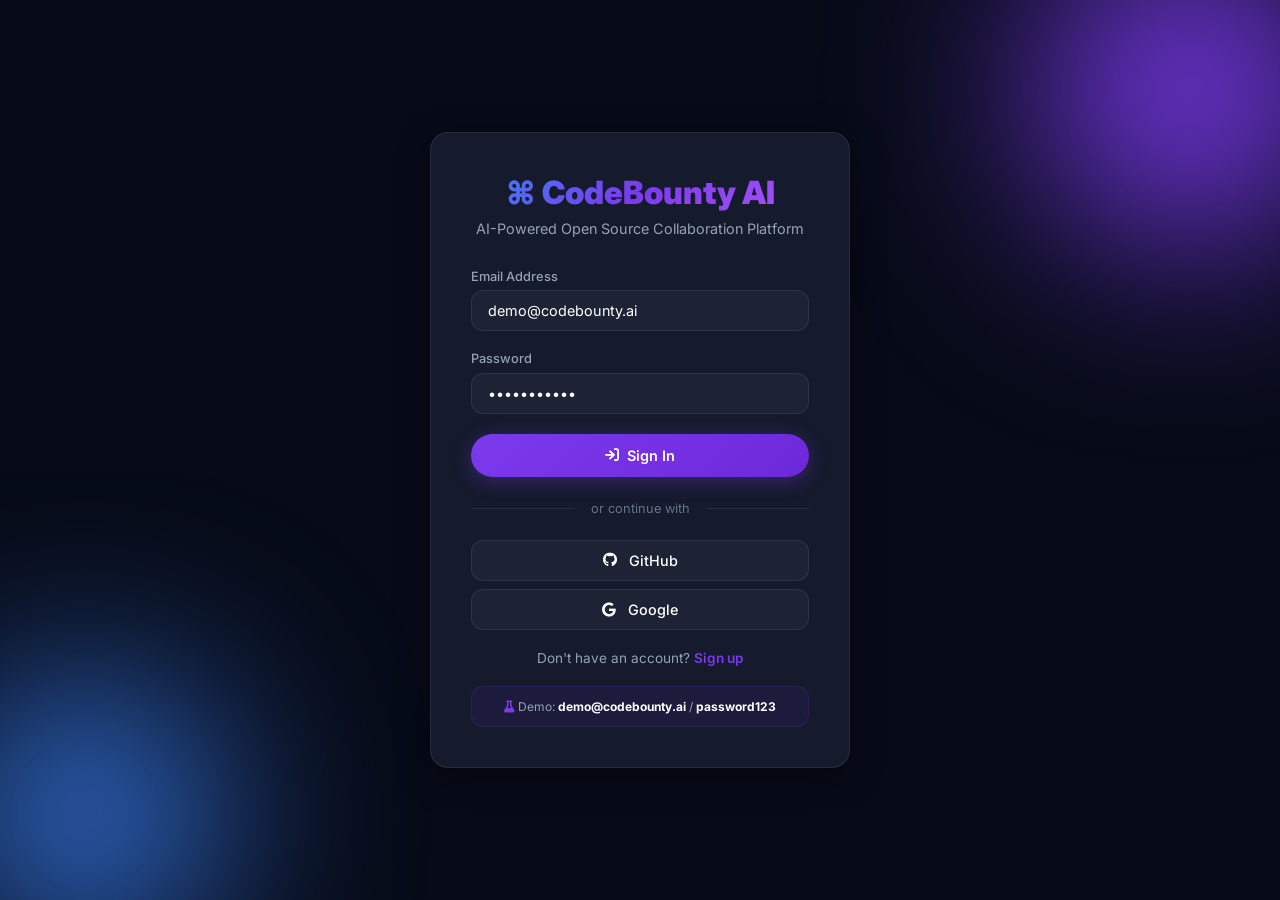
==== index.html @ 6e15c93d "Update index.html" ====
<!DOCTYPE html>
<html lang="en">
<head>
    <meta charset="UTF-8" />
    <meta name="viewport" content="width=device-width, initial-scale=1.0" />
    <title>CodeBounty AI – AI-Powered Open Source Collaboration</title>

    <!-- Google Fonts -->
    <link href="https://fonts.googleapis.com/css2?family=Inter:wght@400;500;600;700;800;900&family=Space+Grotesk:wght@400;500;600;700&display=swap" rel="stylesheet" />
    <!-- Font Awesome -->
    <link rel="stylesheet" href="https://cdnjs.cloudflare.com/ajax/libs/font-awesome/6.5.0/css/all.min.css" />

    <style>
        /* ═══════════════════════════════════════ */
        /* ROOT VARIABLES                         */
        /* ═══════════════════════════════════════ */
        :root {
            --bg-primary: #070B18;
            --bg-secondary: #111827;
            --bg-card: #151A2D;
            --color-primary: #7C3AED;
            --color-primary-light: #8B5CF6;
            --color-secondary: #3B82F6;
            --color-success: #10B981;
            --color-warning: #F59E0B;
            --color-danger: #EF4444;
            --text-primary: #FFFFFF;
            --text-secondary: #94A3B8;
            --text-muted: #64748B;
            --border-color: rgba(255, 255, 255, 0.08);
            --shadow-card: 0 8px 32px rgba(0, 0, 0, 0.5);
            --radius: 18px;
            --radius-sm: 12px;
            --transition: 0.3s cubic-bezier(0.4, 0, 0.2, 1);
        }

        /* ═══════════════════════════════════════ */
        /* RESET & BASE                           */
        /* ═══════════════════════════════════════ */
        * {
            margin: 0;
            padding: 0;
            box-sizing: border-box;
        }

        body {
            font-family: 'Inter', -apple-system, BlinkMacSystemFont, sans-serif;
            background: var(--bg-primary);
            color: var(--text-primary);
            min-height: 100vh;
            overflow-x: hidden;
        }

        .font-space {
            font-family: 'Space Grotesk', monospace;
        }

        /* ═══════════════════════════════════════ */
        /* SCROLLBAR                              */
        /* ═══════════════════════════════════════ */
        ::-webkit-scrollbar {
            width: 6px;
        }
        ::-webkit-scrollbar-track {
            background: var(--bg-secondary);
        }
        ::-webkit-scrollbar-thumb {
            background: linear-gradient(180deg, var(--color-primary), var(--color-secondary));
            border-radius: 12px;
        }

        /* ═══════════════════════════════════════ */
        /* UTILITY CLASSES                        */
        /* ═══════════════════════════════════════ */
        .gradient-text {
            background: linear-gradient(135deg, var(--color-secondary), var(--color-primary), #A855F7);
            -webkit-background-clip: text;
            -webkit-text-fill-color: transparent;
            background-clip: text;
        }

        .gradient-text-2 {
            background: linear-gradient(135deg, #60A5FA, #7C3AED, #EC4899);
            -webkit-background-clip: text;
            -webkit-text-fill-color: transparent;
            background-clip: text;
        }

        .bg-gradient-primary {
            background: linear-gradient(135deg, var(--color-primary), var(--color-secondary));
        }

        .bg-gradient-success {
            background: linear-gradient(135deg, var(--color-success), #059669);
        }

        .bg-gradient-glow {
            background: radial-gradient(circle at 30% 50%, rgba(124, 58, 237, 0.15), transparent 70%);
        }

        /* ═══════════════════════════════════════ */
        /* GLASSMORPHISM                          */
        /* ═══════════════════════════════════════ */
        .glass {
            background: rgba(255, 255, 255, 0.03);
            backdrop-filter: blur(16px);
            -webkit-backdrop-filter: blur(16px);
            border: 1px solid var(--border-color);
            border-radius: var(--radius);
        }

        .glass-card {
            background: var(--bg-card);
            backdrop-filter: blur(12px);
            -webkit-backdrop-filter: blur(12px);
            border: 1px solid var(--border-color);
            border-radius: var(--radius);
            transition: all var(--transition);
            box-shadow: var(--shadow-card);
        }

        .glass-card:hover {
            border-color: rgba(124, 58, 237, 0.25);
            transform: translateY(-2px);
            box-shadow: 0 12px 48px rgba(124, 58, 237, 0.12);
        }

        .glass-card-sm {
            background: var(--bg-card);
            backdrop-filter: blur(8px);
            -webkit-backdrop-filter: blur(8px);
            border: 1px solid var(--border-color);
            border-radius: var(--radius-sm);
            transition: all var(--transition);
        }

        .glass-card-sm:hover {
            border-color: rgba(255, 255, 255, 0.12);
        }

        /* ═══════════════════════════════════════ */
        /* BUTTONS                                */
        /* ═══════════════════════════════════════ */
        .btn-primary {
            background: linear-gradient(135deg, var(--color-primary), #6D28D9);
            color: #fff;
            font-weight: 600;
            padding: 0.7rem 1.8rem;
            border-radius: 9999px;
            border: none;
            cursor: pointer;
            transition: all var(--transition);
            box-shadow: 0 4px 20px rgba(124, 58, 237, 0.35);
            display: inline-flex;
            align-items: center;
            gap: 0.5rem;
            font-size: 0.9rem;
            font-family: 'Inter', sans-serif;
            position: relative;
            overflow: hidden;
        }

        .btn-primary:hover {
            transform: scale(1.02);
            box-shadow: 0 8px 32px rgba(124, 58, 237, 0.5);
        }

        .btn-primary:active {
            transform: scale(0.97);
        }

        .btn-secondary {
            background: rgba(255, 255, 255, 0.06);
            color: var(--text-primary);
            font-weight: 500;
            padding: 0.7rem 1.8rem;
            border-radius: 9999px;
            border: 1px solid var(--border-color);
            cursor: pointer;
            transition: all var(--transition);
            display: inline-flex;
            align-items: center;
            gap: 0.5rem;
            font-size: 0.9rem;
            font-family: 'Inter', sans-serif;
        }

        .btn-secondary:hover {
            background: rgba(255, 255, 255, 0.1);
            border-color: rgba(255, 255, 255, 0.2);
        }

        .btn-success {
            background: linear-gradient(135deg, var(--color-success), #059669);
            color: #fff;
            font-weight: 600;
            padding: 0.6rem 1.5rem;
            border-radius: 9999px;
            border: none;
            cursor: pointer;
            transition: all var(--transition);
            box-shadow: 0 4px 20px rgba(16, 185, 129, 0.3);
            display: inline-flex;
            align-items: center;
            gap: 0.5rem;
            font-size: 0.85rem;
            font-family: 'Inter', sans-serif;
        }

        .btn-success:hover {
            transform: scale(1.02);
            box-shadow: 0 8px 32px rgba(16, 185, 129, 0.45);
        }

        .btn-danger {
            background: linear-gradient(135deg, var(--color-danger), #DC2626);
            color: #fff;
            font-weight: 600;
            padding: 0.6rem 1.5rem;
            border-radius: 9999px;
            border: none;
            cursor: pointer;
            transition: all var(--transition);
            box-shadow: 0 4px 20px rgba(239, 68, 68, 0.3);
            display: inline-flex;
            align-items: center;
            gap: 0.5rem;
            font-size: 0.85rem;
            font-family: 'Inter', sans-serif;
        }

        .btn-danger:hover {
            transform: scale(1.02);
            box-shadow: 0 8px 32px rgba(239, 68, 68, 0.45);
        }

        .btn-ghost {
            background: transparent;
            color: var(--text-secondary);
            font-weight: 500;
            padding: 0.6rem 1.2rem;
            border-radius: 9999px;
            border: none;
            cursor: pointer;
            transition: all var(--transition);
            display: inline-flex;
            align-items: center;
            gap: 0.5rem;
            font-size: 0.85rem;
            font-family: 'Inter', sans-serif;
        }

        .btn-ghost:hover {
            background: rgba(255, 255, 255, 0.05);
            color: var(--text-primary);
        }

        /* ═══════════════════════════════════════ */
        /* BADGES                                 */
        /* ═══════════════════════════════════════ */
        .badge {
            display: inline-flex;
            align-items: center;
            gap: 0.3rem;
            padding: 0.2rem 0.7rem;
            border-radius: 9999px;
            font-size: 0.7rem;
            font-weight: 600;
            text-transform: uppercase;
            letter-spacing: 0.03em;
            font-family: 'Inter', sans-serif;
        }

        .badge-open {
            background: rgba(16, 185, 129, 0.15);
            color: var(--color-success);
            border: 1px solid rgba(16, 185, 129, 0.2);
        }
        .badge-closed {
            background: rgba(239, 68, 68, 0.15);
            color: var(--color-danger);
            border: 1px solid rgba(239, 68, 68, 0.2);
        }
        .badge-inprogress {
            background: rgba(245, 158, 11, 0.15);
            color: var(--color-warning);
            border: 1px solid rgba(245, 158, 11, 0.2);
        }
        .badge-review {
            background: rgba(59, 130, 246, 0.15);
            color: var(--color-secondary);
            border: 1px solid rgba(59, 130, 246, 0.2);
        }
        .badge-paid {
            background: rgba(16, 185, 129, 0.15);
            color: var(--color-success);
            border: 1px solid rgba(16, 185, 129, 0.2);
        }
        .badge-pending {
            background: rgba(245, 158, 11, 0.15);
            color: var(--color-warning);
            border: 1px solid rgba(245, 158, 11, 0.2);
        }

        /* ═══════════════════════════════════════ */
        /* SIDEBAR                                */
        /* ═══════════════════════════════════════ */
        .sidebar {
            width: 72px;
            min-height: 100vh;
            border-right: 1px solid var(--border-color);
            flex-shrink: 0;
            display: flex;
            flex-direction: column;
            padding: 0.75rem;
            position: sticky;
            top: 0;
            height: 100vh;
            overflow-y: auto;
            z-index: 40;
            background: var(--bg-primary);
            transition: width var(--transition);
        }

        .sidebar-expanded {
            width: 220px;
        }

        .sidebar-item {
            display: flex;
            align-items: center;
            gap: 0.75rem;
            padding: 0.6rem 0.75rem;
            border-radius: var(--radius-sm);
            color: var(--text-secondary);
            transition: all var(--transition);
            cursor: pointer;
            font-size: 0.85rem;
            font-weight: 500;
            width: 100%;
            border: none;
            background: transparent;
            font-family: 'Inter', sans-serif;
            text-decoration: none;
            white-space: nowrap;
            overflow: hidden;
        }

        .sidebar-item:hover {
            background: rgba(255, 255, 255, 0.05);
            color: var(--text-primary);
        }

        .sidebar-item.active {
            background: rgba(124, 58, 237, 0.15);
            color: var(--color-primary);
            box-shadow: inset 3px 0 0 var(--color-primary);
        }

        .sidebar-item i {
            width: 22px;
            text-align: center;
            font-size: 1.05rem;
            flex-shrink: 0;
        }

        .sidebar-item .label {
            opacity: 0;
            transition: opacity var(--transition);
        }

        .sidebar-expanded .sidebar-item .label {
            opacity: 1;
        }

        .sidebar-brand {
            display: flex;
            align-items: center;
            gap: 0.75rem;
            padding: 0 0.75rem;
            margin-bottom: 1.5rem;
            margin-top: 0.25rem;
        }

        .sidebar-brand .brand-text {
            opacity: 0;
            transition: opacity var(--transition);
            font-size: 1.1rem;
            font-weight: 800;
            white-space: nowrap;
        }

        .sidebar-expanded .sidebar-brand .brand-text {
            opacity: 1;
        }

        .sidebar-brand .brand-icon {
            width: 36px;
            height: 36px;
            border-radius: var(--radius-sm);
            background: linear-gradient(135deg, var(--color-primary), var(--color-secondary));
            display: flex;
            align-items: center;
            justify-content: center;
            font-weight: 700;
            font-size: 1rem;
            color: #fff;
            flex-shrink: 0;
        }

        .sidebar-user {
            border-top: 1px solid var(--border-color);
            padding-top: 0.75rem;
            margin-top: auto;
            display: flex;
            align-items: center;
            gap: 0.75rem;
            padding: 0.75rem;
        }

        .sidebar-user .user-info {
            opacity: 0;
            transition: opacity var(--transition);
            white-space: nowrap;
        }

        .sidebar-expanded .sidebar-user .user-info {
            opacity: 1;
        }

        .sidebar-user .avatar {
            width: 32px;
            height: 32px;
            border-radius: 50%;
            background: linear-gradient(135deg, var(--color-primary), var(--color-secondary));
            display: flex;
            align-items: center;
            justify-content: center;
            font-weight: 600;
            font-size: 0.75rem;
            color: #fff;
            flex-shrink: 0;
        }

        /* ═══════════════════════════════════════ */
        /* MAIN CONTENT                           */
        /* ═══════════════════════════════════════ */
        .main-content {
            flex: 1;
            padding: 1.5rem 2rem 6rem 2rem;
            overflow-y: auto;
            min-height: 100vh;
        }

        .page {
            display: none;
            animation: fadeUp 0.4s ease forwards;
        }

        .page.active {
            display: block;
        }

        @keyframes fadeUp {
            from {
                opacity: 0;
                transform: translateY(20px);
            }
            to {
                opacity: 1;
                transform: translateY(0);
            }
        }

        @keyframes slideIn {
            from {
                opacity: 0;
                transform: translateX(-20px);
            }
            to {
                opacity: 1;
                transform: translateX(0);
            }
        }

        @keyframes pulseGlow {
            0%,
            100% {
                opacity: 0.3;
            }
            50% {
                opacity: 0.7;
            }
        }

        .animate-slideIn {
            animation: slideIn 0.5s ease forwards;
        }

        /* ═══════════════════════════════════════ */
        /* LOGIN PAGE                             */
        /* ═══════════════════════════════════════ */
        #login-page {
            display: none;
            min-height: 100vh;
            align-items: center;
            justify-content: center;
            padding: 1.5rem;
            background: var(--bg-primary);
            position: relative;
        }

        #login-page.show {
            display: flex;
        }

        .login-orb {
            position: fixed;
            border-radius: 50%;
            pointer-events: none;
            filter: blur(100px);
            z-index: 0;
        }

        .login-box {
            max-width: 420px;
            width: 100%;
            padding: 2.5rem;
            background: var(--bg-card);
            border: 1px solid var(--border-color);
            border-radius: var(--radius);
            box-shadow: var(--shadow-card);
            position: relative;
            z-index: 1;
            animation: fadeUp 0.5s ease forwards;
        }

        .login-box .logo {
            font-size: 2rem;
            font-weight: 900;
            text-align: center;
            margin-bottom: 0.5rem;
        }

        .login-box .subtitle {
            text-align: center;
            color: var(--text-secondary);
            font-size: 0.9rem;
            margin-bottom: 2rem;
        }

        .login-box .form-group {
            margin-bottom: 1.25rem;
        }

        .login-box .form-group label {
            display: block;
            font-size: 0.8rem;
            font-weight: 500;
            color: var(--text-secondary);
            margin-bottom: 0.4rem;
        }

        .login-box .form-group input {
            width: 100%;
            padding: 0.7rem 1rem;
            background: rgba(255, 255, 255, 0.04);
            border: 1px solid var(--border-color);
            border-radius: var(--radius-sm);
            color: var(--text-primary);
            font-size: 0.9rem;
            font-family: 'Inter', sans-serif;
            transition: border-color var(--transition);
            outline: none;
        }

        .login-box .form-group input:focus {
            border-color: var(--color-primary);
        }

        .login-box .form-group input::placeholder {
            color: var(--text-muted);
        }

        .login-box .divider {
            display: flex;
            align-items: center;
            gap: 1rem;
            margin: 1.5rem 0;
            color: var(--text-muted);
            font-size: 0.8rem;
        }

        .login-box .divider::before,
        .login-box .divider::after {
            content: '';
            flex: 1;
            height: 1px;
            background: var(--border-color);
        }

        .login-box .social-btn {
            width: 100%;
            padding: 0.7rem;
            background: rgba(255, 255, 255, 0.04);
            border: 1px solid var(--border-color);
            border-radius: var(--radius-sm);
            color: var(--text-primary);
            font-size: 0.9rem;
            font-weight: 500;
            cursor: pointer;
            transition: all var(--transition);
            display: flex;
            align-items: center;
            justify-content: center;
            gap: 0.75rem;
            font-family: 'Inter', sans-serif;
        }

        .login-box .social-btn:hover {
            background: rgba(255, 255, 255, 0.08);
            border-color: rgba(255, 255, 255, 0.15);
        }

        .login-box .register-link {
            text-align: center;
            margin-top: 1.25rem;
            font-size: 0.85rem;
            color: var(--text-secondary);
        }

        .login-box .register-link a {
            color: var(--color-primary);
            text-decoration: none;
            font-weight: 600;
        }

        .login-box .register-link a:hover {
            text-decoration: underline;
        }

        .login-error {
            background: rgba(239, 68, 68, 0.12);
            border: 1px solid rgba(239, 68, 68, 0.2);
            color: #FCA5A5;
            padding: 0.7rem 1rem;
            border-radius: var(--radius-sm);
            font-size: 0.85rem;
            display: none;
            margin-bottom: 1rem;
        }

        .login-error.show {
            display: block;
        }

        /* ═══════════════════════════════════════ */
        /* TABLE                                  */
        /* ═══════════════════════════════════════ */
        .table-wrap {
            overflow-x: auto;
        }

        .table-wrap table {
            width: 100%;
            border-collapse: collapse;
            font-size: 0.85rem;
        }

        .table-wrap th {
            text-align: left;
            padding: 0.75rem 1rem;
            color: var(--text-secondary);
            font-weight: 600;
            font-size: 0.7rem;
            text-transform: uppercase;
            letter-spacing: 0.05em;
            border-bottom: 1px solid var(--border-color);
        }

        .table-wrap td {
            padding: 0.75rem 1rem;
            border-bottom: 1px solid var(--border-color);
            color: var(--text-primary);
        }

        .table-wrap tr:hover td {
            background: rgba(255, 255, 255, 0.02);
        }

        /* ═══════════════════════════════════════ */
        /* FLOATING ORBS                          */
        /* ═══════════════════════════════════════ */
        .orb {
            position: fixed;
            border-radius: 50%;
            pointer-events: none;
            filter: blur(80px);
            z-index: 0;
            opacity: 0.25;
        }

        /* ═══════════════════════════════════════ */
        /* RESPONSIVE                             */
        /* ═══════════════════════════════════════ */
        .sidebar-toggle {
            display: none;
            background: transparent;
            border: none;
            color: var(--text-primary);
            font-size: 1.2rem;
            cursor: pointer;
            padding: 0.5rem;
        }

        @media (max-width: 992px) {
            .sidebar {
                position: fixed;
                bottom: 0;
                left: 0;
                right: 0;
                flex-direction: row !important;
                overflow-x: auto;
                background: var(--bg-primary);
                border-top: 1px solid var(--border-color);
                padding: 0.4rem 0.6rem;
                z-index: 50;
                height: auto;
                width: 100% !important;
                border-right: none !important;
                min-height: auto;
                top: auto;
                backdrop-filter: blur(12px);
                -webkit-backdrop-filter: blur(12px);
                background: rgba(7, 11, 24, 0.95);
            }

            .sidebar-brand,
            .sidebar-user {
                display: none !important;
            }

            .sidebar-item {
                flex-direction: column;
                padding: 0.4rem 0.5rem;
                font-size: 0.6rem;
                gap: 0.15rem;
                min-width: 52px;
                white-space: nowrap;
            }

            .sidebar-item i {
                font-size: 1rem;
                width: auto;
            }

            .sidebar-item .label {
                opacity: 1 !important;
                font-size: 0.55rem;
            }

            .sidebar-item.active {
                box-shadow: inset 0 -3px 0 var(--color-primary);
            }

            .main-content {
                padding: 1rem 1rem 5rem 1rem;
            }

            .hide-mobile {
                display: none !important;
            }

            .login-box {
                padding: 1.5rem;
            }
        }

        @media (max-width: 640px) {
            .main-content {
                padding: 0.75rem 0.75rem 5rem 0.75rem;
            }
            .glass-card {
                padding: 1rem !important;
            }
            .stat-number {
                font-size: 1.4rem !important;
            }
        }

        /* ═══════════════════════════════════════ */
        /* SCORE CIRCLE                           */
        /* ═══════════════════════════════════════ */
        .score-circle {
            width: 72px;
            height: 72px;
            border-radius: 50%;
            display: flex;
            align-items: center;
            justify-content: center;
            font-size: 1.4rem;
            font-weight: 700;
            font-family: 'Space Grotesk', monospace;
            position: relative;
            background: conic-gradient(var(--color-primary) var(--score, 0%), rgba(255, 255, 255, 0.06) var(--score, 0%));
        }

        .score-circle .inner {
            width: 56px;
            height: 56px;
            border-radius: 50%;
            background: var(--bg-card);
            display: flex;
            align-items: center;
            justify-content: center;
        }

        /* ═══════════════════════════════════════ */
        /* TOAST NOTIFICATION                     */
        /* ═══════════════════════════════════════ */
        .toast-container {
            position: fixed;
            top: 1.5rem;
            right: 1.5rem;
            z-index: 9999;
            display: flex;
            flex-direction: column;
            gap: 0.75rem;
            max-width: 380px;
        }

        .toast {
            padding: 0.9rem 1.2rem;
            border-radius: var(--radius-sm);
            background: var(--bg-card);
            border: 1px solid var(--border-color);
            box-shadow: var(--shadow-card);
            backdrop-filter: blur(12px);
            -webkit-backdrop-filter: blur(12px);
            font-size: 0.85rem;
            display: flex;
            align-items: center;
            gap: 0.75rem;
            animation: slideIn 0.3s ease forwards;
            color: var(--text-primary);
        }

        .toast.success {
            border-left: 3px solid var(--color-success);
        }

        .toast.error {
            border-left: 3px solid var(--color-danger);
        }

        .toast.info {
            border-left: 3px solid var(--color-secondary);
        }

        .toast .toast-icon {
            font-size: 1.1rem;
            flex-shrink: 0;
        }

        .toast.success .toast-icon {
            color: var(--color-success);
        }
        .toast.error .toast-icon {
            color: var(--color-danger);
        }
        .toast.info .toast-icon {
            color: var(--color-secondary);
        }

        .toast .toast-close {
            margin-left: auto;
            background: transparent;
            border: none;
            color: var(--text-muted);
            cursor: pointer;
            font-size: 1rem;
            padding: 0 0.25rem;
        }

        .toast .toast-close:hover {
            color: var(--text-primary);
        }
    </style>
</head>

<body>

    <!-- ════════════════════════════════════════ -->
    <!-- LOGIN PAGE                              -->
    <!-- ════════════════════════════════════════ -->
    <div id="login-page" class="show">
        <!-- Orbs -->
        <div class="login-orb" style="width:300px;height:300px;background:var(--color-primary);top:-60px;right:-60px;"></div>
        <div class="login-orb" style="width:250px;height:250px;background:var(--color-secondary);bottom:-40px;left:-40px;"></div>

        <div class="login-box">
            <div class="logo gradient-text">⌘ CodeBounty AI</div>
            <p class="subtitle">AI-Powered Open Source Collaboration Platform</p>

            <div id="loginError" class="login-error">
                <i class="fa-solid fa-triangle-exclamation"></i> Invalid email or password.
            </div>

            <form id="loginForm" onsubmit="handleLogin(event)">
                <div class="form-group">
                    <label for="loginEmail">Email Address</label>
                    <input type="email" id="loginEmail" placeholder="you@example.com" value="demo@codebounty.ai" required />
                </div>
                <div class="form-group">
                    <label for="loginPassword">Password</label>
                    <input type="password" id="loginPassword" placeholder="••••••••" value="password123" required />
                </div>
                <button type="submit" class="btn-primary" style="width:100%;justify-content:center;padding:0.8rem;">
                    <i class="fa-solid fa-arrow-right-to-bracket"></i> Sign In
                </button>
            </form>

            <div class="divider">or continue with</div>

            <button class="social-btn" onclick="socialLogin('github')">
                <i class="fa-brands fa-github"></i> GitHub
            </button>
            <button class="social-btn" style="margin-top:0.5rem;" onclick="socialLogin('google')">
                <i class="fa-brands fa-google"></i> Google
            </button>

            <div class="register-link">
                Don't have an account? <a href="#" onclick="showToast('Registration coming soon!','info')">Sign up</a>
            </div>

            <div style="margin-top:1.25rem;padding:0.75rem;background:rgba(124,58,237,0.08);border-radius:var(--radius-sm);border:1px solid rgba(124,58,237,0.15);">
                <p style="font-size:0.75rem;color:var(--text-secondary);text-align:center;">
                    <i class="fa-solid fa-flask" style="color:var(--color-primary);"></i>
                    Demo: <strong style="color:var(--text-primary);">demo@codebounty.ai</strong> / <strong style="color:var(--text-primary);">password123</strong>
                </p>
            </div>
        </div>
    </div>

    <!-- ════════════════════════════════════════ -->
    <!-- APP (protected)                         -->
    <!-- ════════════════════════════════════════ -->
    <div id="app" style="display:none;min-height:100vh;">
        <!-- Floating Orbs -->
        <div class="orb" style="width:350px;height:350px;background:var(--color-primary);top:-80px;right:-80px;"></div>
        <div class="orb" style="width:280px;height:280px;background:var(--color-secondary);bottom:-60px;left:-60px;"></div>
        <div class="orb" style="width:180px;height:180px;background:#A855F7;top:40%;right:5%;"></div>

        <div style="display:flex;min-height:100vh;position:relative;z-index:1;">

            <!-- ═══ SIDEBAR ═══ -->
            <aside class="sidebar" id="sidebar">
                <!-- Brand -->
                <div class="sidebar-brand">
                    <div class="brand-icon"><i class="fa-solid fa-code"></i></div>
                    <span class="brand-text gradient-text">CodeBounty</span>
                </div>

                <!-- Navigation -->
                <nav style="flex:1;display:flex;flex-direction:column;gap:0.15rem;">
                    <button class="sidebar-item active" data-page="dashboard">
                        <i class="fa-solid fa-gauge-high"></i>
                        <span class="label">Dashboard</span>
                    </button>
                    <button class="sidebar-item" data-page="repositories">
                        <i class="fa-solid fa-repo"></i>
                        <span class="label">Repositories</span>
                    </button>
                    <button class="sidebar-item" data-page="ai-generator">
                        <i class="fa-solid fa-wand-magic-sparkles"></i>
                        <span class="label">AI Generator</span>
                    </button>
                    <button class="sidebar-item" data-page="bounties">
                        <i class="fa-solid fa-tags"></i>
                        <span class="label">Bounties</span>
                    </button>
                    <button class="sidebar-item" data-page="payments">
                        <i class="fa-solid fa-credit-card"></i>
                        <span class="label">Payments</span>
                    </button>
                    <button class="sidebar-item" data-page="wallet">
                        <i class="fa-solid fa-wallet"></i>
                        <span class="label">Wallet</span>
                    </button>
                    <button class="sidebar-item" data-page="leaderboard">
                        <i class="fa-solid fa-trophy"></i>
                        <span class="label">Leaderboard</span>
                    </button>
                    <button class="sidebar-item" data-page="analytics">
                        <i class="fa-solid fa-chart-bar"></i>
                        <span class="label">Analytics</span>
                    </button>
                    <button class="sidebar-item" data-page="settings">
                        <i class="fa-solid fa-gear"></i>
                        <span class="label">Settings</span>
                    </button>
                </nav>

                <!-- User -->
                <div class="sidebar-user">
                    <div class="avatar">JD</div>
                    <div class="user-info" style="flex:1;">
                        <div style="font-size:0.8rem;font-weight:600;">John Doe</div>
                        <div style="font-size:0.65rem;color:var(--text-secondary);">Developer</div>
                    </div>
                    <button onclick="handleLogout()" style="background:transparent;border:none;color:var(--text-muted);cursor:pointer;font-size:0.9rem;padding:0.25rem 0.5rem;border-radius:8px;transition:all var(--transition);">
                        <i class="fa-solid fa-right-from-bracket"></i>
                    </button>
                </div>
            </aside>

            <!-- ═══ MAIN ═══ -->
            <main class="main-content" id="mainContent">

                <!-- ─── PAGE: DASHBOARD ─── -->
                <section id="page-dashboard" class="page active">
                    <!-- Header -->
                    <div style="display:flex;flex-wrap:wrap;align-items:center;justify-content:space-between;gap:1rem;margin-bottom:1.5rem;">
                        <div>
                            <h1 style="font-size:1.6rem;font-weight:800;">Dashboard</h1>
                            <p style="color:var(--text-secondary);font-size:0.9rem;margin-top:0.1rem;">Welcome back, John! Here's what's happening.</p>
                        </div>
                        <button class="btn-primary" onclick="navigateTo('ai-generator')"><i class="fa-solid fa-plus"></i> New Bounty</button>
                    </div>

                    <!-- Stats -->
                    <div style="display:grid;grid-template-columns:repeat(auto-fit,minmax(150px,1fr));gap:1rem;margin-bottom:1.5rem;">
                        <div class="glass-card" style="padding:1.2rem 1.5rem;">
                            <div style="font-size:0.8rem;color:var(--text-secondary);">Wallet Balance</div>
                            <div style="font-size:1.8rem;font-weight:700;font-family:'Space Grotesk',monospace;margin-top:0.2rem;">1,250 <span style="font-size:0.9rem;font-weight:400;color:var(--text-secondary);">NIM</span></div>
                            <div style="font-size:0.7rem;color:var(--color-success);margin-top:0.2rem;"><i class="fa-solid fa-arrow-up"></i> +12.5% this week</div>
                        </div>
                        <div class="glass-card" style="padding:1.2rem 1.5rem;">
                            <div style="font-size:0.8rem;color:var(--text-secondary);">Total Earnings</div>
                            <div style="font-size:1.8rem;font-weight:700;font-family:'Space Grotesk',monospace;margin-top:0.2rem;">$320.50</div>
                            <div style="font-size:0.7rem;color:var(--color-success);margin-top:0.2rem;"><i class="fa-solid fa-arrow-up"></i> +8.2% this month</div>
                        </div>
                        <div class="glass-card" style="padding:1.2rem 1.5rem;">
                            <div style="font-size:0.8rem;color:var(--text-secondary);">Open Bounties</div>
                            <div style="font-size:1.8rem;font-weight:700;font-family:'Space Grotesk',monospace;margin-top:0.2rem;">12</div>
                            <div style="font-size:0.7rem;color:var(--text-secondary);margin-top:0.2rem;">4 assigned to you</div>
                        </div>
                        <div class="glass-card" style="padding:1.2rem 1.5rem;">
                            <div style="font-size:0.8rem;color:var(--text-secondary);">AI Health Score</div>
                            <div style="font-size:1.8rem;font-weight:700;font-family:'Space Grotesk',monospace;margin-top:0.2rem;color:var(--color-success);">92%</div>
                            <div style="font-size:0.7rem;color:var(--text-secondary);margin-top:0.2rem;">Excellent</div>
                        </div>
                    </div>

                    <!-- Two columns -->
                    <div style="display:grid;grid-template-columns:1fr 1fr;gap:1.5rem;">
                        <!-- Recent Activity -->
                        <div class="glass-card" style="padding:1.2rem 1.5rem;">
                            <h3 style="font-size:0.7rem;font-weight:600;text-transform:uppercase;letter-spacing:0.05em;color:var(--text-secondary);margin-bottom:0.75rem;">Recent Activity</h3>
                            <div style="display:flex;flex-direction:column;gap:0.5rem;">
                                <div style="display:flex;align-items:flex-start;gap:0.75rem;padding:0.5rem;border-radius:var(--radius-sm);transition:all var(--transition);cursor:pointer;" onmouseover="this.style.background='rgba(255,255,255,0.03)'" onmouseout="this.style.background='transparent'">
                                    <div style="width:32px;height:32px;border-radius:50%;background:rgba(16,185,129,0.2);display:flex;align-items:center;justify-content:center;color:var(--color-success);flex-shrink:0;"><i class="fa-solid fa-check"></i></div>
                                    <div><div style="font-size:0.85rem;">PR #512 merged — <span style="color:var(--color-success);font-weight:600;">+75 NIM</span></div><div style="font-size:0.7rem;color:var(--text-secondary);">2 hours ago</div></div>
                                </div>
                                <div style="display:flex;align-items:flex-start;gap:0.75rem;padding:0.5rem;border-radius:var(--radius-sm);transition:all var(--transition);cursor:pointer;" onmouseover="this.style.background='rgba(255,255,255,0.03)'" onmouseout="this.style.background='transparent'">
                                    <div style="width:32px;height:32px;border-radius:50%;background:rgba(59,130,246,0.2);display:flex;align-items:center;justify-content:center;color:var(--color-secondary);flex-shrink:0;"><i class="fa-solid fa-code-fork"></i></div>
                                    <div><div style="font-size:0.85rem;">New PR #514 — <span style="color:var(--color-secondary);">AI Review</span></div><div style="font-size:0.7rem;color:var(--text-secondary);">5 hours ago</div></div>
                                </div>
                                <div style="display:flex;align-items:flex-start;gap:0.75rem;padding:0.5rem;border-radius:var(--radius-sm);transition:all var(--transition);cursor:pointer;" onmouseover="this.style.background='rgba(255,255,255,0.03)'" onmouseout="this.style.background='transparent'">
                                    <div style="width:32px;height:32px;border-radius:50%;background:rgba(124,58,237,0.2);display:flex;align-items:center;justify-content:center;color:var(--color-primary);flex-shrink:0;"><i class="fa-solid fa-wand-magic-sparkles"></i></div>
                                    <div><div style="font-size:0.85rem;">AI generated 3 new bounties</div><div style="font-size:0.7rem;color:var(--text-secondary);">1 day ago</div></div>
                                </div>
                            </div>
                        </div>

                        <!-- AI Insights -->
                        <div class="glass-card" style="padding:1.2rem 1.5rem;">
                            <h3 style="font-size:0.7rem;font-weight:600;text-transform:uppercase;letter-spacing:0.05em;color:var(--text-secondary);margin-bottom:0.75rem;">AI Insights</h3>
                            <div style="display:flex;flex-direction:column;gap:0.6rem;">
                                <div><div style="display:flex;justify-content:space-between;font-size:0.85rem;"><span>Repository Health</span><span style="color:var(--color-success);">89%</span></div><div style="width:100%;height:4px;background:rgba(255,255,255,0.06);border-radius:4px;margin-top:2px;overflow:hidden;"><div style="height:100%;width:89%;background:var(--color-success);border-radius:4px;"></div></div></div>
                                <div><div style="display:flex;justify-content:space-between;font-size:0.85rem;"><span>Technical Debt</span><span style="color:var(--color-warning);">Low</span></div><div style="width:100%;height:4px;background:rgba(255,255,255,0.06);border-radius:4px;margin-top:2px;overflow:hidden;"><div style="height:100%;width:25%;background:var(--color-warning);border-radius:4px;"></div></div></div>
                                <div><div style="display:flex;justify-content:space-between;font-size:0.85rem;"><span>Code Quality</span><span style="color:var(--color-success);">94%</span></div><div style="width:100%;height:4px;background:rgba(255,255,255,0.06);border-radius:4px;margin-top:2px;overflow:hidden;"><div style="height:100%;width:94%;background:var(--color-success);border-radius:4px;"></div></div></div>
                                <div><div style="display:flex;justify-content:space-between;font-size:0.85rem;"><span>Test Coverage</span><span style="color:var(--color-warning);">72%</span></div><div style="width:100%;height:4px;background:rgba(255,255,255,0.06);border-radius:4px;margin-top:2px;overflow:hidden;"><div style="height:100%;width:72%;background:var(--color-warning);border-radius:4px;"></div></div></div>
                            </div>
                            <div style="margin-top:0.75rem;padding:0.6rem 0.8rem;border-radius:var(--radius-sm);background:rgba(124,58,237,0.08);border:1px solid rgba(124,58,237,0.15);font-size:0.75rem;color:var(--text-secondary);display:flex;align-items:center;gap:0.5rem;">
                                <i class="fa-solid fa-lightbulb" style="color:var(--color-primary);"></i> AI suggests improving test coverage for auth module.
                            </div>
                        </div>
                    </div>

                    <!-- Repositories -->
                    <div class="glass-card" style="padding:1.2rem 1.5rem;margin-top:1.5rem;">
                        <h3 style="font-size:0.7rem;font-weight:600;text-transform:uppercase;letter-spacing:0.05em;color:var(--text-secondary);margin-bottom:0.75rem;">Repository Overview</h3>
                        <div class="table-wrap">
                            <table>
                                <thead><tr><th>Repository</th><th class="hide-mobile">Language</th><th>Stars</th><th>Forks</th><th class="hide-mobile">Issues</th><th>AI Health</th></tr></thead>
                                <tbody>
                                    <tr><td style="font-weight:500;">nimiq-explorer</td><td class="hide-mobile">TypeScript</td><td>1.2k</td><td>89</td><td class="hide-mobile">23</td><td style="color:var(--color-success);">92%</td></tr>
                                    <tr><td style="font-weight:500;">nimiq-wallet</td><td class="hide-mobile">JavaScript</td><td>856</td><td>64</td><td class="hide-mobile">17</td><td style="color:var(--color-success);">88%</td></tr>
                                    <tr><td style="font-weight:500;">nimiq-core</td><td class="hide-mobile">Rust</td><td>2.1k</td><td>156</td><td class="hide-mobile">41</td><td style="color:var(--color-warning);">76%</td></tr>
                                </tbody>
                            </table>
                        </div>
                    </div>
                </section>

                <!-- ─── PAGE: REPOSITORIES ─── -->
                <section id="page-repositories" class="page">
                    <div style="display:flex;flex-wrap:wrap;align-items:center;justify-content:space-between;gap:1rem;margin-bottom:1.5rem;">
                        <h1 style="font-size:1.6rem;font-weight:800;">Repositories</h1>
                        <button class="btn-primary" onclick="showToast('Repository import wizard opened!','info')"><i class="fa-solid fa-plus"></i> Import Repository</button>
                    </div>
                    <div style="display:grid;grid-template-columns:repeat(auto-fill,minmax(280px,1fr));gap:1rem;">
                        <div class="glass-card" style="padding:1.2rem 1.5rem;">
                            <div style="display:flex;align-items:flex-start;justify-content:space-between;">
                                <div><div style="font-weight:600;display:flex;align-items:center;gap:0.4rem;"><i class="fa-brands fa-github" style="color:var(--text-secondary);"></i> nimiq-explorer</div><div style="font-size:0.8rem;color:var(--text-secondary);">nimiq / nimiq-explorer</div></div>
                                <span class="badge badge-open"><i class="fa-regular fa-circle"></i> Active</span>
                            </div>
                            <div style="margin-top:0.75rem;display:flex;flex-wrap:wrap;gap:0.75rem;font-size:0.75rem;color:var(--text-secondary);">
                                <span><i class="fa-solid fa-circle" style="color:#3178C6;"></i> TypeScript</span>
                                <span><i class="fa-regular fa-star"></i> 1.2k</span>
                                <span><i class="fa-regular fa-code-fork"></i> 89</span>
                            </div>
                            <div style="margin-top:0.75rem;display:flex;gap:0.5rem;">
                                <button class="btn-ghost" style="font-size:0.75rem;padding:0.3rem 0.8rem;background:rgba(255,255,255,0.04);border-radius:9999px;" onclick="showToast('Opening repository...','info')">View</button>
                                <button class="btn-ghost" style="font-size:0.75rem;padding:0.3rem 0.8rem;background:rgba(124,58,237,0.1);color:var(--color-primary);border-radius:9999px;" onclick="navigateTo('ai-generator')">Analyze</button>
                            </div>
                        </div>
                        <div class="glass-card" style="padding:1.2rem 1.5rem;">
                            <div style="display:flex;align-items:flex-start;justify-content:space-between;">
                                <div><div style="font-weight:600;display:flex;align-items:center;gap:0.4rem;"><i class="fa-brands fa-github" style="color:var(--text-secondary);"></i> nimiq-wallet</div><div style="font-size:0.8rem;color:var(--text-secondary);">nimiq / nimiq-wallet</div></div>
                                <span class="badge badge-inprogress"><i class="fa-regular fa-clock"></i> Analyzing</span>
                            </div>
                            <div style="margin-top:0.75rem;display:flex;flex-wrap:wrap;gap:0.75rem;font-size:0.75rem;color:var(--text-secondary);">
                                <span><i class="fa-solid fa-circle" style="color:#F7DF1E;"></i> JavaScript</span>
                                <span><i class="fa-regular fa-star"></i> 856</span>
                                <span><i class="fa-regular fa-code-fork"></i> 64</span>
                            </div>
                            <div style="margin-top:0.75rem;display:flex;gap:0.5rem;">
                                <button class="btn-ghost" style="font-size:0.75rem;padding:0.3rem 0.8rem;background:rgba(255,255,255,0.04);border-radius:9999px;" onclick="showToast('Opening repository...','info')">View</button>
                                <button class="btn-ghost" style="font-size:0.75rem;padding:0.3rem 0.8rem;background:rgba(124,58,237,0.1);color:var(--color-primary);border-radius:9999px;" onclick="navigateTo('ai-generator')">Analyze</button>
                            </div>
                        </div>
                        <div class="glass-card" style="padding:1.2rem 1.5rem;">
                            <div style="display:flex;align-items:flex-start;justify-content:space-between;">
                                <div><div style="font-weight:600;display:flex;align-items:center;gap:0.4rem;"><i class="fa-brands fa-github" style="color:var(--text-secondary);"></i> nimiq-core</div><div style="font-size:0.8rem;color:var(--text-secondary);">nimiq / nimiq-core</div></div>
                                <span class="badge badge-review"><i class="fa-regular fa-circle-check"></i> Synced</span>
                            </div>
                            <div style="margin-top:0.75rem;display:flex;flex-wrap:wrap;gap:0.75rem;font-size:0.75rem;color:var(--text-secondary);">
                                <span><i class="fa-solid fa-circle" style="color:#DEA584;"></i> Rust</span>
                                <span><i class="fa-regular fa-star"></i> 2.1k</span>
                                <span><i class="fa-regular fa-code-fork"></i> 156</span>
                            </div>
                            <div style="margin-top:0.75rem;display:flex;gap:0.5rem;">
                                <button class="btn-ghost" style="font-size:0.75rem;padding:0.3rem 0.8rem;background:rgba(255,255,255,0.04);border-radius:9999px;" onclick="showToast('Opening repository...','info')">View</button>
                                <button class="btn-ghost" style="font-size:0.75rem;padding:0.3rem 0.8rem;background:rgba(124,58,237,0.1);color:var(--color-primary);border-radius:9999px;" onclick="navigateTo('ai-generator')">Analyze</button>
                            </div>
                        </div>
                    </div>
                </section>

                <!-- ─── PAGE: AI GENERATOR ─── -->
                <section id="page-ai-generator" class="page">
                    <h1 style="font-size:1.6rem;font-weight:800;margin-bottom:0.25rem;">AI Bounty Generator</h1>
                    <p style="color:var(--text-secondary);font-size:0.9rem;margin-bottom:1.5rem;">Analyze repositories and automatically generate bounties with AI.</p>

                    <div style="display:grid;grid-template-columns:2fr 1fr;gap:1.5rem;">
                        <div class="glass-card" style="padding:1.5rem;">
                            <div style="display:flex;gap:0.75rem;margin-bottom:1rem;">
                                <input type="text" placeholder="https://github.com/nimiq/nimiq-explorer" style="flex:1;padding:0.7rem 1rem;background:rgba(255,255,255,0.04);border:1px solid var(--border-color);border-radius:var(--radius-sm);color:var(--text-primary);font-size:0.85rem;font-family:'Inter',sans-serif;outline:none;transition:border-color var(--transition);" onfocus="this.style.borderColor='var(--color-primary)'" onblur="this.style.borderColor='var(--border-color)'" />
                                <button class="btn-primary" style="font-size:0.85rem;padding:0.7rem 1.5rem;" onclick="analyzeRepo()"><i class="fa-solid fa-magnifying-glass"></i> Analyze</button>
                            </div>
                            <div id="aiScanStatus" style="display:none;padding:0.75rem 1rem;border-radius:var(--radius-sm);background:rgba(124,58,237,0.08);border:1px solid rgba(124,58,237,0.15);margin-bottom:1rem;">
                                <div style="display:flex;align-items:center;gap:0.75rem;">
                                    <div style="width:32px;height:32px;border-radius:50%;background:rgba(124,58,237,0.2);display:flex;align-items:center;justify-content:center;color:var(--color-primary);"><i class="fa-solid fa-robot"></i></div>
                                    <div><div style="font-size:0.85rem;font-weight:500;">AI Scan in progress...</div><div style="font-size:0.75rem;color:var(--text-secondary);">Analyzing repository structure and issues</div></div>
                                    <div style="margin-left:auto;font-size:0.75rem;color:var(--text-secondary);"><span id="scanProgress">45</span>%</div>
                                </div>
                                <div style="width:100%;height:3px;background:rgba(255,255,255,0.06);border-radius:4px;margin-top:0.5rem;overflow:hidden;"><div id="scanBar" style="height:100%;width:45%;background:linear-gradient(90deg,var(--color-primary),var(--color-secondary));border-radius:4px;transition:width 0.3s ease;"></div></div>
                            </div>
                            <div style="display:grid;grid-template-columns:1fr 1fr;gap:0.75rem;margin-bottom:1rem;">
                                <div class="glass-card-sm" style="padding:0.75rem 1rem;"><div style="font-size:0.75rem;color:var(--text-secondary);">Repository Health</div><div style="font-size:1.1rem;font-weight:700;color:var(--color-success);">89%</div></div>
                                <div class="glass-card-sm" style="padding:0.75rem 1rem;"><div style="font-size:0.75rem;color:var(--text-secondary);">Technical Debt</div><div style="font-size:1.1rem;font-weight:700;color:var(--color-warning);">Low</div></div>
                            </div>
                            <div>
                                <div style="font-weight:600;font-size:0.9rem;margin-bottom:0.5rem;">Suggested Bounties</div>
                                <div style="display:flex;flex-direction:column;gap:0.5rem;">
                                    <div class="glass-card-sm" style="padding:0.75rem 1rem;display:flex;align-items:center;justify-content:space-between;">
                                        <div><div style="font-size:0.85rem;font-weight:500;">Fix authentication bug</div><div style="font-size:0.7rem;color:var(--text-secondary);">Difficulty: Medium · 8 hrs</div></div>
                                        <div style="text-align:right;"><div style="font-size:0.9rem;font-weight:700;color:var(--color-success);">50 NIM</div><button style="font-size:0.7rem;color:var(--color-primary);background:transparent;border:none;cursor:pointer;text-decoration:underline;" onclick="generateBounty('Fix authentication bug')">Generate</button></div>
                                    </div>
                                    <div class="glass-card-sm" style="padding:0.75rem 1rem;display:flex;align-items:center;justify-content:space-between;">
                                        <div><div style="font-size:0.85rem;font-weight:500;">Add dark mode support</div><div style="font-size:0.7rem;color:var(--text-secondary);">Difficulty: Easy · 4 hrs</div></div>
                                        <div style="text-align:right;"><div style="font-size:0.9rem;font-weight:700;color:var(--color-success);">30 NIM</div><button style="font-size:0.7rem;color:var(--color-primary);background:transparent;border:none;cursor:pointer;text-decoration:underline;" onclick="generateBounty('Add dark mode support')">Generate</button></div>
                                    </div>
                                    <div class="glass-card-sm" style="padding:0.75rem 1rem;display:flex;align-items:center;justify-content:space-between;">
                                        <div><div style="font-size:0.85rem;font-weight:500;">Optimize database queries</div><div style="font-size:0.7rem;color:var(--text-secondary);">Difficulty: Hard · 12 hrs</div></div>
                                        <div style="text-align:right;"><div style="font-size:0.9rem;font-weight:700;color:var(--color-success);">80 NIM</div><button style="font-size:0.7rem;color:var(--color-primary);background:transparent;border:none;cursor:pointer;text-decoration:underline;" onclick="generateBounty('Optimize database queries')">Generate</button></div>
                                    </div>
                                </div>
                            </div>
                            <button class="btn-primary" style="width:100%;justify-content:center;margin-top:1rem;" onclick="generateAllBounties()"><i class="fa-solid fa-wand-magic-sparkles"></i> Generate All Bounties</button>
                        </div>

                        <div style="display:flex;flex-direction:column;gap:1rem;">
                            <div class="glass-card" style="padding:1.2rem 1.5rem;">
                                <h4 style="font-size:0.8rem;font-weight:600;margin-bottom:0.75rem;color:var(--text-secondary);">Quick Stats</h4>
                                <div style="display:flex;flex-direction:column;gap:0.4rem;font-size:0.85rem;">
                                    <div style="display:flex;justify-content:space-between;"><span style="color:var(--text-secondary);">Total Issues</span><span>43</span></div>
                                    <div style="display:flex;justify-content:space-between;"><span style="color:var(--text-secondary);">Open Issues</span><span>12</span></div>
                                    <div style="display:flex;justify-content:space-between;"><span style="color:var(--text-secondary);">AI Bounties</span><span>8</span></div>
                                    <div style="display:flex;justify-content:space-between;"><span style="color:var(--text-secondary);">Total Rewards</span><span style="color:var(--color-success);font-weight:700;">520 NIM</span></div>
                                </div>
                            </div>
                            <div class="glass-card" style="padding:1.2rem 1.5rem;">
                                <h4 style="font-size:0.8rem;font-weight:600;margin-bottom:0.75rem;color:var(--text-secondary);">AI Recommendations</h4>
                                <div style="display:flex;flex-direction:column;gap:0.4rem;font-size:0.8rem;color:var(--text-secondary);">
                                    <div style="display:flex;align-items:flex-start;gap:0.5rem;"><i class="fa-solid fa-circle-check" style="color:var(--color-success);margin-top:0.1rem;"></i> Focus on auth module security</div>
                                    <div style="display:flex;align-items:flex-start;gap:0.5rem;"><i class="fa-solid fa-circle-check" style="color:var(--color-success);margin-top:0.1rem;"></i> Add unit tests for API</div>
                                    <div style="display:flex;align-items:flex-start;gap:0.5rem;"><i class="fa-solid fa-circle-check" style="color:var(--color-success);margin-top:0.1rem;"></i> Refactor payment service</div>
                                </div>
                            </div>
                        </div>
                    </div>
                </section>

                <!-- ─── PAGE: BOUNTIES ─── -->
                <section id="page-bounties" class="page">
                    <div style="display:flex;flex-wrap:wrap;align-items:center;justify-content:space-between;gap:1rem;margin-bottom:1.5rem;">
                        <h1 style="font-size:1.6rem;font-weight:800;">Bounty Marketplace</h1>
                        <button class="btn-primary" onclick="navigateTo('ai-generator')"><i class="fa-solid fa-plus"></i> New Bounty</button>
                    </div>
                    <div class="glass-card" style="overflow:hidden;padding:0;">
                        <div class="table-wrap">
                            <table>
                                <thead><tr><th>Issue</th><th>Repository</th><th>Difficulty</th><th>Reward</th><th class="hide-mobile">Priority</th><th class="hide-mobile">Deadline</th><th>Status</th><th></th></tr></thead>
                                <tbody>
                                    <tr><td style="font-weight:500;">Fix login bug</td><td>nimiq-explorer</td><td style="color:var(--color-warning);">Medium</td><td style="color:var(--color-success);font-weight:700;">100 NIM</td><td class="hide-mobile" style="color:var(--color-danger);">High</td><td class="hide-mobile">7 days</td><td><span class="badge badge-open"><i class="fa-regular fa-circle"></i> Open</span></td><td><button class="btn-ghost" style="font-size:0.75rem;padding:0.2rem 0.8rem;background:rgba(124,58,237,0.12);color:var(--color-primary);border-radius:9999px;" onclick="applyBounty(this,'Fix login bug')">Apply</button></td></tr>
                                    <tr><td style="font-weight:500;">Dark mode toggle</td><td>nimiq-wallet</td><td style="color:var(--color-success);">Easy</td><td style="color:var(--color-success);font-weight:700;">30 NIM</td><td class="hide-mobile" style="color:var(--color-warning);">Medium</td><td class="hide-mobile">5 days</td><td><span class="badge badge-open"><i class="fa-regular fa-circle"></i> Open</span></td><td><button class="btn-ghost" style="font-size:0.75rem;padding:0.2rem 0.8rem;background:rgba(124,58,237,0.12);color:var(--color-primary);border-radius:9999px;" onclick="applyBounty(this,'Dark mode toggle')">Apply</button></td></tr>
                                    <tr><td style="font-weight:500;">Database optimization</td><td>nimiq-core</td><td style="color:var(--color-danger);">Hard</td><td style="color:var(--color-success);font-weight:700;">80 NIM</td><td class="hide-mobile" style="color:var(--color-danger);">High</td><td class="hide-mobile">10 days</td><td><span class="badge badge-inprogress"><i class="fa-regular fa-clock"></i> In Progress</span></td><td><button class="btn-ghost" style="font-size:0.75rem;padding:0.2rem 0.8rem;color:var(--text-muted);border-radius:9999px;cursor:default;" disabled>Applied</button></td></tr>
                                    <tr><td style="font-weight:500;">Update README</td><td>nimiq-sdk</td><td style="color:var(--color-success);">Easy</td><td style="color:var(--color-success);font-weight:700;">20 NIM</td><td class="hide-mobile" style="color:var(--text-secondary);">Low</td><td class="hide-mobile">3 days</td><td><span class="badge badge-closed"><i class="fa-regular fa-circle-check"></i> Closed</span></td><td><button class="btn-ghost" style="font-size:0.75rem;padding:0.2rem 0.8rem;color:var(--text-muted);border-radius:9999px;cursor:default;" disabled>Completed</button></td></tr>
                                </tbody>
                            </table>
                        </div>
                    </div>
                </section>

                <!-- ─── PAGE: PAYMENTS ─── -->
                <section id="page-payments" class="page">
                    <h1 style="font-size:1.6rem;font-weight:800;margin-bottom:1.5rem;">Payments</h1>
                    <div style="display:grid;grid-template-columns:repeat(auto-fit,minmax(150px,1fr));gap:1rem;margin-bottom:1.5rem;">
                        <div class="glass-card" style="padding:1.2rem 1.5rem;"><div style="font-size:0.8rem;color:var(--text-secondary);">Total Paid</div><div style="font-size:1.6rem;font-weight:700;font-family:'Space Grotesk',monospace;">1,240 NIM</div></div>
                        <div class="glass-card" style="padding:1.2rem 1.5rem;"><div style="font-size:0.8rem;color:var(--text-secondary);">Pending Escrow</div><div style="font-size:1.6rem;font-weight:700;font-family:'Space Grotesk',monospace;color:var(--color-warning);">320 NIM</div></div>
                        <div class="glass-card" style="padding:1.2rem 1.5rem;"><div style="font-size:0.8rem;color:var(--text-secondary);">Transactions</div><div style="font-size:1.6rem;font-weight:700;font-family:'Space Grotesk',monospace;">47</div></div>
                    </div>
                    <div class="glass-card" style="overflow:hidden;padding:0;">
                        <div class="table-wrap">
                            <table>
                                <thead><tr><th>ID</th><th>Bounty</th><th>Amount</th><th>Status</th><th>Date</th></tr></thead>
                                <tbody>
                                    <tr><td style="font-size:0.7rem;font-family:monospace;color:var(--text-secondary);">#TX-001</td><td>Fix login bug</td><td style="color:var(--color-success);font-weight:700;">+100 NIM</td><td><span class="badge badge-paid"><i class="fa-solid fa-check"></i> Completed</span></td><td style="font-size:0.8rem;color:var(--text-secondary);">2 hours ago</td></tr>
                                    <tr><td style="font-size:0.7rem;font-family:monospace;color:var(--text-secondary);">#TX-002</td><td>Dark mode toggle</td><td style="color:var(--color-success);font-weight:700;">+30 NIM</td><td><span class="badge badge-paid"><i class="fa-solid fa-check"></i> Completed</span></td><td style="font-size:0.8rem;color:var(--text-secondary);">1 day ago</td></tr>
                                    <tr><td style="font-size:0.7rem;font-family:monospace;color:var(--text-secondary);">#TX-003</td><td>Database optimization</td><td style="color:var(--color-warning);font-weight:700;">-80 NIM</td><td><span class="badge badge-pending"><i class="fa-regular fa-clock"></i> Escrow</span></td><td style="font-size:0.8rem;color:var(--text-secondary);">3 days ago</td></tr>
                                    <tr><td style="font-size:0.7rem;font-family:monospace;color:var(--text-secondary);">#TX-004</td><td>Security audit</td><td style="color:var(--color-success);font-weight:700;">+120 NIM</td><td><span class="badge badge-paid"><i class="fa-solid fa-check"></i> Completed</span></td><td style="font-size:0.8rem;color:var(--text-secondary);">5 days ago</td></tr>
                                </tbody>
                            </table>
                        </div>
                    </div>
                </section>

                <!-- ─── PAGE: WALLET ─── -->
                <section id="page-wallet" class="page">
                    <h1 style="font-size:1.6rem;font-weight:800;margin-bottom:1.5rem;">Wallet</h1>
                    <div style="display:grid;grid-template-columns:1fr 1fr;gap:1.5rem;">
                        <div class="glass-card" style="padding:1.5rem;">
                            <div style="font-size:0.8rem;color:var(--text-secondary);">Balance</div>
                            <div style="font-size:2.5rem;font-weight:700;font-family:'Space Grotesk',monospace;margin-top:0.2rem;">1,250 <span style="font-size:1.2rem;font-weight:400;color:var(--text-secondary);">NIM</span></div>
                            <div style="font-size:0.9rem;color:var(--text-secondary);">≈ $320.50 USD</div>
                            <div style="display:flex;gap:0.75rem;margin-top:1rem;">
                                <button class="btn-primary" style="font-size:0.85rem;padding:0.6rem 1.5rem;" onclick="showToast('Send dialog opened!','info')"><i class="fa-solid fa-arrow-up"></i> Send</button>
                                <button class="btn-secondary" style="font-size:0.85rem;padding:0.6rem 1.5rem;" onclick="showToast('Receive address copied!','success')"><i class="fa-solid fa-arrow-down"></i> Receive</button>
                            </div>
                            <div style="margin-top:1rem;padding:0.75rem 1rem;border-radius:var(--radius-sm);background:rgba(255,255,255,0.03);border:1px solid var(--border-color);">
                                <div style="font-size:0.7rem;color:var(--text-secondary);">Wallet Address</div>
                                <div style="font-family:monospace;font-size:0.85rem;color:var(--text-primary);overflow:hidden;text-overflow:ellipsis;white-space:nowrap;">NQ14 5x6d 7k8j 9n3k 2m4p 8q5r 6t7u 8v9w 0x1y</div>
                                <button style="font-size:0.7rem;color:var(--color-primary);background:transparent;border:none;cursor:pointer;margin-top:0.2rem;" onclick="copyAddress()">Copy</button>
                            </div>
                        </div>
                        <div class="glass-card" style="padding:1.5rem;">
                            <h4 style="font-size:0.8rem;font-weight:600;color:var(--text-secondary);margin-bottom:0.75rem;">Recent Transactions</h4>
                            <div style="display:flex;flex-direction:column;gap:0.5rem;">
                                <div style="display:flex;justify-content:space-between;padding:0.5rem 0.75rem;border-radius:var(--radius-sm);background:rgba(255,255,255,0.03);"><div><div style="font-size:0.85rem;">Fix login bug</div><div style="font-size:0.7rem;color:var(--text-secondary);">2 hours ago</div></div><div style="color:var(--color-success);font-weight:700;">+100 NIM</div></div>
                                <div style="display:flex;justify-content:space-between;padding:0.5rem 0.75rem;border-radius:var(--radius-sm);background:rgba(255,255,255,0.03);"><div><div style="font-size:0.85rem;">Dark mode toggle</div><div style="font-size:0.7rem;color:var(--text-secondary);">1 day ago</div></div><div style="color:var(--color-success);font-weight:700;">+30 NIM</div></div>
                                <div style="display:flex;justify-content:space-between;padding:0.5rem 0.75rem;border-radius:var(--radius-sm);background:rgba(255,255,255,0.03);"><div><div style="font-size:0.85rem;">Database optimization</div><div style="font-size:0.7rem;color:var(--text-secondary);">3 days ago</div></div><div style="color:var(--color-warning);font-weight:700;">-80 NIM</div></div>
                            </div>
                        </div>
                    </div>
                </section>

                <!-- ─── PAGE: LEADERBOARD ─── -->
                <section id="page-leaderboard" class="page">
                    <h1 style="font-size:1.6rem;font-weight:800;margin-bottom:1.5rem;">Leaderboard</h1>
                    <div style="display:grid;grid-template-columns:1fr 1fr;gap:1.5rem;">
                        <div class="glass-card" style="padding:1.2rem 1.5rem;">
                            <h3 style="font-size:0.7rem;font-weight:600;text-transform:uppercase;letter-spacing:0.05em;color:var(--text-secondary);margin-bottom:0.75rem;">Top Developers</h3>
                            <div style="display:flex;flex-direction:column;gap:0.4rem;">
                                <div style="display:flex;align-items:center;gap:0.75rem;padding:0.5rem 0.75rem;border-radius:var(--radius-sm);background:rgba(255,255,255,0.03);">
                                    <span style="font-size:0.8rem;font-weight:700;color:var(--text-secondary);width:24px;">#1</span>
                                    <div style="width:32px;height:32px;border-radius:50%;background:linear-gradient(135deg,#F59E0B,#D97706);display:flex;align-items:center;justify-content:center;color:#fff;font-weight:700;font-size:0.7rem;">JD</div>
                                    <span style="flex:1;font-weight:500;">John Doe</span>
                                    <span style="color:var(--color-success);font-weight:700;font-family:'Space Grotesk',monospace;">850 NIM</span>
                                </div>
                                <div style="display:flex;align-items:center;gap:0.75rem;padding:0.5rem 0.75rem;border-radius:var(--radius-sm);transition:all var(--transition);cursor:pointer;" onmouseover="this.style.background='rgba(255,255,255,0.03)'" onmouseout="this.style.background='transparent'">
                                    <span style="font-size:0.8rem;font-weight:700;color:var(--text-secondary);width:24px;">#2</span>
                                    <div style="width:32px;height:32px;border-radius:50%;background:linear-gradient(135deg,#3B82F6,#6366F1);display:flex;align-items:center;justify-content:center;color:#fff;font-weight:700;font-size:0.7rem;">AS</div>
                                    <span style="flex:1;font-weight:500;">Alice Smith</span>
                                    <span style="color:var(--color-success);font-weight:700;font-family:'Space Grotesk',monospace;">620 NIM</span>
                                </div>
                                <div style="display:flex;align-items:center;gap:0.75rem;padding:0.5rem 0.75rem;border-radius:var(--radius-sm);transition:all var(--transition);cursor:pointer;" onmouseover="this.style.background='rgba(255,255,255,0.03)'" onmouseout="this.style.background='transparent'">
                                    <span style="font-size:0.8rem;font-weight:700;color:var(--text-secondary);width:24px;">#3</span>
                                    <div style="width:32px;height:32px;border-radius:50%;background:linear-gradient(135deg,#10B981,#059669);display:flex;align-items:center;justify-content:center;color:#fff;font-weight:700;font-size:0.7rem;">RJ</div>
                                    <span style="flex:1;font-weight:500;">Robert Johnson</span>
                                    <span style="color:var(--color-success);font-weight:700;font-family:'Space Grotesk',monospace;">490 NIM</span>
                                </div>
                                <div style="display:flex;align-items:center;gap:0.75rem;padding:0.5rem 0.75rem;border-radius:var(--radius-sm);transition:all var(--transition);cursor:pointer;" onmouseover="this.style.background='rgba(255,255,255,0.03)'" onmouseout="this.style.background='transparent'">
                                    <span style="font-size:0.8rem;font-weight:700;color:var(--text-secondary);width:24px;">#4</span>
                                    <div style="width:32px;height:32px;border-radius:50%;background:linear-gradient(135deg,#EC4899,#DB2777);display:flex;align-items:center;justify-content:center;color:#fff;font-weight:700;font-size:0.7rem;">MW</div>
                                    <span style="flex:1;font-weight:500;">Maria Wilson</span>
                                    <span style="color:var(--color-success);font-weight:700;font-family:'Space Grotesk',monospace;">380 NIM</span>
                                </div>
                            </div>
                        </div>
                        <div class="glass-card" style="padding:1.2rem 1.5rem;">
                            <h3 style="font-size:0.7rem;font-weight:600;text-transform:uppercase;letter-spacing:0.05em;color:var(--text-secondary);margin-bottom:0.75rem;">Top Organizations</h3>
                            <div style="display:flex;flex-direction:column;gap:0.4rem;">
                                <div style="display:flex;align-items:center;gap:0.75rem;padding:0.5rem 0.75rem;border-radius:var(--radius-sm);background:rgba(255,255,255,0.03);">
                                    <span style="font-size:0.8rem;font-weight:700;color:var(--text-secondary);width:24px;">#1</span>
                                    <i class="fa-brands fa-github" style="font-size:1.2rem;color:var(--text-secondary);width:32px;text-align:center;"></i>
                                    <span style="flex:1;font-weight:500;">Nimiq Labs</span>
                                    <span style="color:var(--color-success);font-weight:700;font-family:'Space Grotesk',monospace;">2.4k NIM</span>
                                </div>
                                <div style="display:flex;align-items:center;gap:0.75rem;padding:0.5rem 0.75rem;border-radius:var(--radius-sm);transition:all var(--transition);cursor:pointer;" onmouseover="this.style.background='rgba(255,255,255,0.03)'" onmouseout="this.style.background='transparent'">
                                    <span style="font-size:0.8rem;font-weight:700;color:var(--text-secondary);width:24px;">#2</span>
                                    <i class="fa-brands fa-github" style="font-size:1.2rem;color:var(--text-secondary);width:32px;text-align:center;"></i>
                                    <span style="flex:1;font-weight:500;">OpenSourceDAO</span>
                                    <span style="color:var(--color-success);font-weight:700;font-family:'Space Grotesk',monospace;">1.8k NIM</span>
                                </div>
                                <div style="display:flex;align-items:center;gap:0.75rem;padding:0.5rem 0.75rem;border-radius:var(--radius-sm);transition:all var(--transition);cursor:pointer;" onmouseover="this.style.background='rgba(255,255,255,0.03)'" onmouseout="this.style.background='transparent'">
                                    <span style="font-size:0.8rem;font-weight:700;color:var(--text-secondary);width:24px;">#3</span>
                                    <i class="fa-brands fa-github" style="font-size:1.2rem;color:var(--text-secondary);width:32px;text-align:center;"></i>
                                    <span style="flex:1;font-weight:500;">Web3 Foundation</span>
                                    <span style="color:var(--color-success);font-weight:700;font-family:'Space Grotesk',monospace;">1.2k NIM</span>
                                </div>
                            </div>
                        </div>
                    </div>
                </section>

                <!-- ─── PAGE: ANALYTICS ─── -->
                <section id="page-analytics" class="page">
                    <h1 style="font-size:1.6rem;font-weight:800;margin-bottom:1.5rem;">Analytics</h1>
                    <div style="display:grid;grid-template-columns:repeat(auto-fit,minmax(150px,1fr));gap:1rem;margin-bottom:1.5rem;">
                        <div class="glass-card" style="padding:1.2rem 1.5rem;"><div style="font-size:0.8rem;color:var(--text-secondary);">Revenue</div><div style="font-size:1.6rem;font-weight:700;font-family:'Space Grotesk',monospace;">1,240 NIM</div><div style="font-size:0.7rem;color:var(--color-success);"><i class="fa-solid fa-arrow-up"></i> +23%</div></div>
                        <div class="glass-card" style="padding:1.2rem 1.5rem;"><div style="font-size:0.8rem;color:var(--text-secondary);">Bounties Created</div><div style="font-size:1.6rem;font-weight:700;font-family:'Space Grotesk',monospace;">156</div><div style="font-size:0.7rem;color:var(--color-success);"><i class="fa-solid fa-arrow-up"></i> +18%</div></div>
                        <div class="glass-card" style="padding:1.2rem 1.5rem;"><div style="font-size:0.8rem;color:var(--text-secondary);">Developer Activity</div><div style="font-size:1.6rem;font-weight:700;font-family:'Space Grotesk',monospace;">89</div><div style="font-size:0.7rem;color:var(--color-success);"><i class="fa-solid fa-arrow-up"></i> +12%</div></div>
                        <div class="glass-card" style="padding:1.2rem 1.5rem;"><div style="font-size:0.8rem;color:var(--text-secondary);">AI Generated</div><div style="font-size:1.6rem;font-weight:700;font-family:'Space Grotesk',monospace;">67</div><div style="font-size:0.7rem;color:var(--color-success);"><i class="fa-solid fa-arrow-up"></i> +34%</div></div>
                    </div>
                    <div style="display:grid;grid-template-columns:1fr 1fr;gap:1.5rem;">
                        <div class="glass-card" style="padding:1.2rem 1.5rem;">
                            <h4 style="font-size:0.8rem;font-weight:600;color:var(--text-secondary);margin-bottom:0.75rem;">Revenue Trend</h4>
                            <div style="height:140px;display:flex;align-items:flex-end;gap:0.5rem;padding-top:0.5rem;">
                                <div style="flex:1;display:flex;flex-direction:column;align-items:center;gap:0.25rem;"><div style="width:100%;background:var(--color-primary);border-radius:4px 4px 0 0;height:20%;opacity:0.6;"></div><div style="font-size:0.6rem;color:var(--text-secondary);">Jan</div></div>
                                <div style="flex:1;display:flex;flex-direction:column;align-items:center;gap:0.25rem;"><div style="width:100%;background:var(--color-primary);border-radius:4px 4px 0 0;height:35%;opacity:0.6;"></div><div style="font-size:0.6rem;color:var(--text-secondary);">Feb</div></div>
                                <div style="flex:1;display:flex;flex-direction:column;align-items:center;gap:0.25rem;"><div style="width:100%;background:var(--color-primary);border-radius:4px 4px 0 0;height:28%;opacity:0.6;"></div><div style="font-size:0.6rem;color:var(--text-secondary);">Mar</div></div>
                                <div style="flex:1;display:flex;flex-direction:column;align-items:center;gap:0.25rem;"><div style="width:100%;background:var(--color-primary);border-radius:4px 4px 0 0;height:55%;opacity:0.6;"></div><div style="font-size:0.6rem;color:var(--text-secondary);">Apr</div></div>
                                <div style="flex:1;display:flex;flex-direction:column;align-items:center;gap:0.25rem;"><div style="width:100%;background:var(--color-primary);border-radius:4px 4px 0 0;height:48%;opacity:0.6;"></div><div style="font-size:0.6rem;color:var(--text-secondary);">May</div></div>
                                <div style="flex:1;display:flex;flex-direction:column;align-items:center;gap:0.25rem;"><div style="width:100%;background:linear-gradient(0deg,var(--color-primary),var(--color-secondary));border-radius:4px 4px 0 0;height:78%;"></div><div style="font-size:0.6rem;color:var(--text-secondary);">Jun</div></div>
                            </div>
                        </div>
                        <div class="glass-card" style="padding:1.2rem 1.5rem;">
                            <h4 style="font-size:0.8rem;font-weight:600;color:var(--text-secondary);margin-bottom:0.75rem;">Bounty Distribution</h4>
                            <div style="display:flex;flex-direction:column;gap:0.5rem;">
                                <div><div style="display:flex;justify-content:space-between;font-size:0.85rem;"><span>Easy</span><span>35%</span></div><div style="width:100%;height:4px;background:rgba(255,255,255,0.06);border-radius:4px;margin-top:2px;overflow:hidden;"><div style="height:100%;width:35%;background:var(--color-success);border-radius:4px;"></div></div></div>
                                <div><div style="display:flex;justify-content:space-between;font-size:0.85rem;"><span>Medium</span><span>42%</span></div><div style="width:100%;height:4px;background:rgba(255,255,255,0.06);border-radius:4px;margin-top:2px;overflow:hidden;"><div style="height:100%;width:42%;background:var(--color-warning);border-radius:4px;"></div></div></div>
                                <div><div style="display:flex;justify-content:space-between;font-size:0.85rem;"><span>Hard</span><span>23%</span></div><div style="width:100%;height:4px;background:rgba(255,255,255,0.06);border-radius:4px;margin-top:2px;overflow:hidden;"><div style="height:100%;width:23%;background:var(--color-danger);border-radius:4px;"></div></div></div>
                            </div>
                        </div>
                    </div>
                </section>

                <!-- ─── PAGE: SETTINGS ─── -->
                <section id="page-settings" class="page">
                    <h1 style="font-size:1.6rem;font-weight:800;margin-bottom:1.5rem;">Settings</h1>
                    <div style="max-width:560px;display:flex;flex-direction:column;gap:1rem;">
                        <div class="glass-card" style="padding:1.2rem 1.5rem;">
                            <h4 style="font-size:0.8rem;font-weight:600;color:var(--text-secondary);margin-bottom:0.75rem;">Profile</h4>
                            <div style="display:flex;flex-direction:column;gap:0.75rem;">
                                <div><label style="font-size:0.8rem;color:var(--text-secondary);display:block;margin-bottom:0.2rem;">Display Name</label><input type="text" value="John Doe" style="width:100%;padding:0.6rem 0.8rem;background:rgba(255,255,255,0.04);border:1px solid var(--border-color);border-radius:var(--radius-sm);color:var(--text-primary);font-size:0.85rem;font-family:'Inter',sans-serif;outline:none;transition:border-color var(--transition);" onfocus="this.style.borderColor='var(--color-primary)'" onblur="this.style.borderColor='var(--border-color)'" /></div>
                                <div><label style="font-size:0.8rem;color:var(--text-secondary);display:block;margin-bottom:0.2rem;">Email</label><input type="email" value="john@codebounty.ai" style="width:100%;padding:0.6rem 0.8rem;background:rgba(255,255,255,0.04);border:1px solid var(--border-color);border-radius:var(--radius-sm);color:var(--text-primary);font-size:0.85rem;font-family:'Inter',sans-serif;outline:none;transition:border-color var(--transition);" onfocus="this.style.borderColor='var(--color-primary)'" onblur="this.style.borderColor='var(--border-color)'" /></div>
                                <button class="btn-primary" style="font-size:0.85rem;padding:0.6rem 1.5rem;align-self:flex-start;" onclick="showToast('Profile updated successfully!','success')">Save Changes</button>
                            </div>
                        </div>
                        <div class="glass-card" style="padding:1.2rem 1.5rem;">
                            <h4 style="font-size:0.8rem;font-weight:600;color:var(--text-secondary);margin-bottom:0.75rem;">Notifications</h4>
                            <div style="display:flex;flex-direction:column;gap:0.5rem;">
                                <div style="display:flex;align-items:center;justify-content:space-between;"><span style="font-size:0.85rem;">Email Notifications</span><div class="toggle" style="width:40px;height:24px;border-radius:9999px;background:var(--color-primary);cursor:pointer;position:relative;transition:background var(--transition);" onclick="toggleSwitch(this)"><div style="width:18px;height:18px;border-radius:50%;background:#fff;position:absolute;top:3px;right:3px;transition:transform var(--transition);"></div></div></div>
                                <div style="display:flex;align-items:center;justify-content:space-between;"><span style="font-size:0.85rem;">Push Notifications</span><div class="toggle" style="width:40px;height:24px;border-radius:9999px;background:rgba(255,255,255,0.1);cursor:pointer;position:relative;transition:background var(--transition);" onclick="toggleSwitch(this)"><div style="width:18px;height:18px;border-radius:50%;background:#fff;position:absolute;top:3px;left:3px;transition:transform var(--transition);"></div></div></div>
                            </div>
                        </div>
                        <div class="glass-card" style="padding:1.2rem 1.5rem;border-color:rgba(239,68,68,0.2);">
                            <h4 style="font-size:0.8rem;font-weight:600;color:var(--color-danger);margin-bottom:0.75rem;">Danger Zone</h4>
                            <button class="btn-danger" style="font-size:0.85rem;padding:0.6rem 1.5rem;" onclick="if(confirm('Are you sure you want to delete your account? This cannot be undone.')){showToast('Account deletion requested.','error');}">Delete Account</button>
                        </div>
                    </div>
                </section>

            </main>
        </div>
    </div>

    <!-- ─── TOAST CONTAINER ─── -->
    <div class="toast-container" id="toastContainer"></div>

    <!-- ════════════════════════════════════════ -->
    <!-- JAVASCRIPT                              -->
    <!-- ════════════════════════════════════════ -->
    <script>
        // ── AUTH STATE ──
        let isAuthenticated = false;

        // ── LOGIN ──
        function handleLogin(e) {
            e.preventDefault();
            const email = document.getElementById('loginEmail').value;
            const password = document.getElementById('loginPassword').value;
            const errorEl = document.getElementById('loginError');

            // Demo credentials
            if (email === 'demo@codebounty.ai' && password === 'password123') {
                errorEl.classList.remove('show');
                isAuthenticated = true;
                document.getElementById('login-page').classList.remove('show');
                document.getElementById('login-page').style.display = 'none';
                document.getElementById('app').style.display = 'block';
                showToast('Welcome back, John! 🎉', 'success');
                navigateTo('dashboard');
            } else {
                errorEl.textContent = '❌ Invalid email or password. Try demo@codebounty.ai / password123';
                errorEl.classList.add('show');
            }
        }

        function socialLogin(provider) {
            showToast(`🔑 ${provider.charAt(0).toUpperCase() + provider.slice(1)} authentication coming soon!`, 'info');
        }

        function handleLogout() {
            if (confirm('Are you sure you want to logout?')) {
                isAuthenticated = false;
                document.getElementById('app').style.display = 'none';
                document.getElementById('login-page').style.display = 'flex';
                document.getElementById('login-page').classList.add('show');
                showToast('Logged out successfully.', 'info');
                // Reset login form
                document.getElementById('loginError').classList.remove('show');
            }
        }

        // ── NAVIGATION ──
        function navigateTo(page) {
            // Hide all pages
            document.querySelectorAll('.page').forEach(p => p.classList.remove('active'));

            // Show target
            const target = document.getElementById('page-' + page);
            if (target) {
                target.classList.add('active');
                target.style.animation = 'none';
                setTimeout(() => { target.style.animation = 'fadeUp 0.4s ease forwards'; }, 10);
            }

            // Update sidebar
            document.querySelectorAll('.sidebar-item').forEach(item => {
                item.classList.remove('active');
                if (item.dataset.page === page) {
                    item.classList.add('active');
                }
            });

            // Scroll to top
            const main = document.getElementById('mainContent');
            if (main) main.scrollTop = 0;
            window.scrollTo({ top: 0, behavior: 'smooth' });
        }

        // ── SIDEBAR ITEMS ──
        document.querySelectorAll('.sidebar-item').forEach(item => {
            item.addEventListener('click', function() {
                const page = this.dataset.page;
                if (page) navigateTo(page);
            });
        });

        // ── TOAST SYSTEM ──
        function showToast(message, type = 'info') {
            const container = document.getElementById('toastContainer');
            const toast = document.createElement('div');
            toast.className = `toast ${type}`;

            const icons = {
                success: 'fa-regular fa-circle-check',
                error: 'fa-solid fa-circle-exclamation',
                info: 'fa-solid fa-circle-info',
            };

            toast.innerHTML = `
                    <span class="toast-icon"><i class="${icons[type] || icons.info}"></i></span>
                    <span style="flex:1;">${message}</span>
                    <button class="toast-close" onclick="this.parentElement.remove()">&times;</button>
                `;

            container.appendChild(toast);

            // Auto-remove after 4 seconds
            setTimeout(() => {
                if (toast.parentElement) {
                    toast.style.opacity = '0';
                    toast.style.transform = 'translateX(20px)';
                    setTimeout(() => toast.remove(), 300);
                }
            }, 4000);
        }

        // ── TOGGLE SWITCH ──
        function toggleSwitch(el) {
            const isOn = el.style.background === 'rgb(124, 58, 237)' || el.style.background === 'var(--color-primary)';
            const dot = el.querySelector('div');

            if (isOn) {
                el.style.background = 'rgba(255,255,255,0.1)';
                dot.style.left = '3px';
                dot.style.right = 'auto';
            } else {
                el.style.background = 'var(--color-primary)';
                dot.style.right = '3px';
                dot.style.left = 'auto';
            }
        }

        // ── COPY ADDRESS ──
        function copyAddress() {
            const address = 'NQ14 5x6d 7k8j 9n3k 2m4p 8q5r 6t7u 8v9w 0x1y';
            navigator.clipboard.writeText(address.replace(/\s/g, '')).then(() => {
                showToast('✅ Address copied to clipboard!', 'success');
            }).catch(() => {
                showToast('📋 Address: ' + address, 'info');
            });
        }

        // ── APPLY BOUNTY ──
        function applyBounty(btn, title) {
            if (btn.disabled) return;
            btn.textContent = 'Applied';
            btn.disabled = true;
            btn.style.background = 'rgba(255,255,255,0.05)';
            btn.style.color = 'var(--text-muted)';
            showToast(`✅ Applied for "${title}"!`, 'success');
        }

        // ── GENERATE BOUNTY ──
        function generateBounty(title) {
            showToast(`🤖 Generating bounty: "${title}"...`, 'info');
            setTimeout(() => {
                showToast(`✅ Bounty "${title}" generated successfully!`, 'success');
            }, 1200);
        }

        // ── GENERATE ALL BOUNTIES ──
        function generateAllBounties() {
            showToast('🤖 AI is generating all bounties...', 'info');
            setTimeout(() => {
                showToast('✅ All bounties generated! Check the Bounties page.', 'success');
                setTimeout(() => navigateTo('bounties'), 500);
            }, 2000);
        }

        // ── ANALYZE REPO ──
        function analyzeRepo() {
            const status = document.getElementById('aiScanStatus');
            const bar = document.getElementById('scanBar');
            const progress = document.getElementById('scanProgress');

            status.style.display = 'block';
            let p = 0;
            const interval = setInterval(() => {
                p += Math.floor(Math.random() * 6) + 2;
                if (p > 100) p = 100;
                bar.style.width = p + '%';
                progress.textContent = p;
                if (p >= 100) {
                    clearInterval(interval);
                    setTimeout(() => {
                        showToast('✅ Repository analysis complete! Found 3 suggested bounties.', 'success');
                    }, 300);
                }
            }, 200);
        }

        // ── KEYBOARD SHORTCUTS ──
        document.addEventListener('keydown', (e) => {
            if (e.ctrlKey || e.metaKey) {
                const map = {
                    '1': 'dashboard',
                    '2': 'repositories',
                    '3': 'ai-generator',
                    '4': 'bounties',
                    '5': 'payments',
                    '6': 'wallet',
                    '7': 'leaderboard',
                    '8': 'analytics',
                    '9': 'settings',
                };
                if (map[e.key]) {
                    e.preventDefault();
                    navigateTo(map[e.key]);
                }
            }
            if (e.key === 'Escape') {
                // Close any open modals / toasts
            }
        });

        // ── CONSOLE BRANDING ──
        console.log('%c🚀 CodeBounty AI', 'font-size:24px;font-weight:800;color:#7C3AED;');
        console.log('%cAI-Powered Open Source Collaboration Platform', 'font-size:14px;color:#94A3B8;');
        console.log('%cBuilt with ❤️ using Next.js, Tailwind, and Nimiq Pay', 'font-size:12px;color:#94A3B8;');
        console.log('⌨️ Keyboard shortcuts: Ctrl+1-9 to navigate');

        // ── HOVER SIDEBAR EXPAND (desktop) ──
        const sidebar = document.getElementById('sidebar');
        if (window.innerWidth > 992) {
            sidebar.addEventListener('mouseenter', () => {
                sidebar.classList.add('sidebar-expanded');
            });
            sidebar.addEventListener('mouseleave', () => {
                sidebar.classList.remove('sidebar-expanded');
            });
        }

        // ── Demo auto-login hint ──
        if (!isAuthenticated) {
            console.log('💡 Use demo@codebounty.ai / password123 to login');
        }
    </script>

</body>
</html>
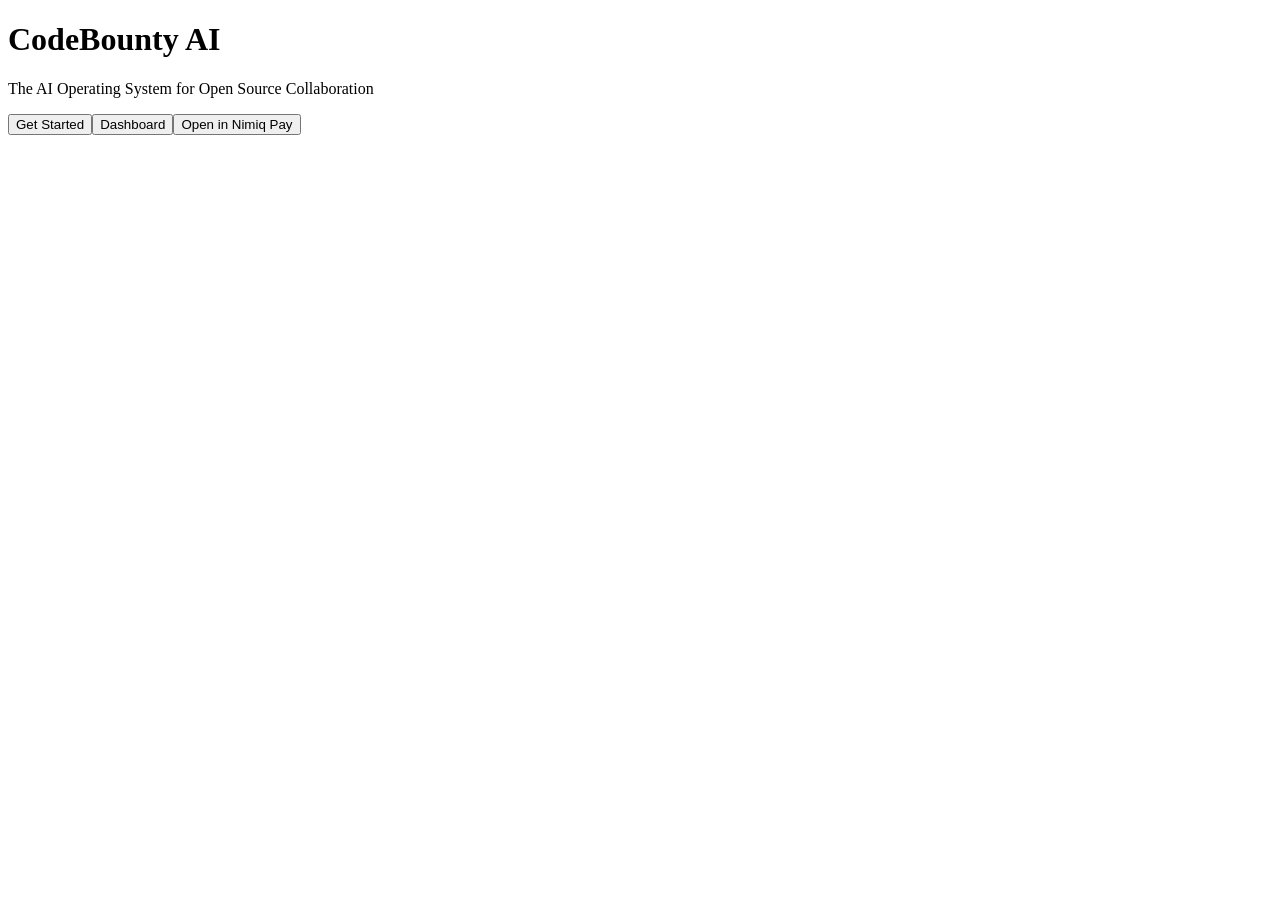
==== commit 11b87d15: "deploy: 6e15c93d6aa23ce1545120002107b839f73786ac" ====
--- a/index.html
+++ b/index.html
@@ -1,1657 +1 @@
-<!DOCTYPE html>
-<html lang="en">
-<head>
-    <meta charset="UTF-8" />
-    <meta name="viewport" content="width=device-width, initial-scale=1.0" />
-    <title>CodeBounty AI – AI-Powered Open Source Collaboration</title>
-
-    <!-- Google Fonts -->
-    <link href="https://fonts.googleapis.com/css2?family=Inter:wght@400;500;600;700;800;900&family=Space+Grotesk:wght@400;500;600;700&display=swap" rel="stylesheet" />
-    <!-- Font Awesome -->
-    <link rel="stylesheet" href="https://cdnjs.cloudflare.com/ajax/libs/font-awesome/6.5.0/css/all.min.css" />
-
-    <style>
-        /* ═══════════════════════════════════════ */
-        /* ROOT VARIABLES                         */
-        /* ═══════════════════════════════════════ */
-        :root {
-            --bg-primary: #070B18;
-            --bg-secondary: #111827;
-            --bg-card: #151A2D;
-            --color-primary: #7C3AED;
-            --color-primary-light: #8B5CF6;
-            --color-secondary: #3B82F6;
-            --color-success: #10B981;
-            --color-warning: #F59E0B;
-            --color-danger: #EF4444;
-            --text-primary: #FFFFFF;
-            --text-secondary: #94A3B8;
-            --text-muted: #64748B;
-            --border-color: rgba(255, 255, 255, 0.08);
-            --shadow-card: 0 8px 32px rgba(0, 0, 0, 0.5);
-            --radius: 18px;
-            --radius-sm: 12px;
-            --transition: 0.3s cubic-bezier(0.4, 0, 0.2, 1);
-        }
-
-        /* ═══════════════════════════════════════ */
-        /* RESET & BASE                           */
-        /* ═══════════════════════════════════════ */
-        * {
-            margin: 0;
-            padding: 0;
-            box-sizing: border-box;
-        }
-
-        body {
-            font-family: 'Inter', -apple-system, BlinkMacSystemFont, sans-serif;
-            background: var(--bg-primary);
-            color: var(--text-primary);
-            min-height: 100vh;
-            overflow-x: hidden;
-        }
-
-        .font-space {
-            font-family: 'Space Grotesk', monospace;
-        }
-
-        /* ═══════════════════════════════════════ */
-        /* SCROLLBAR                              */
-        /* ═══════════════════════════════════════ */
-        ::-webkit-scrollbar {
-            width: 6px;
-        }
-        ::-webkit-scrollbar-track {
-            background: var(--bg-secondary);
-        }
-        ::-webkit-scrollbar-thumb {
-            background: linear-gradient(180deg, var(--color-primary), var(--color-secondary));
-            border-radius: 12px;
-        }
-
-        /* ═══════════════════════════════════════ */
-        /* UTILITY CLASSES                        */
-        /* ═══════════════════════════════════════ */
-        .gradient-text {
-            background: linear-gradient(135deg, var(--color-secondary), var(--color-primary), #A855F7);
-            -webkit-background-clip: text;
-            -webkit-text-fill-color: transparent;
-            background-clip: text;
-        }
-
-        .gradient-text-2 {
-            background: linear-gradient(135deg, #60A5FA, #7C3AED, #EC4899);
-            -webkit-background-clip: text;
-            -webkit-text-fill-color: transparent;
-            background-clip: text;
-        }
-
-        .bg-gradient-primary {
-            background: linear-gradient(135deg, var(--color-primary), var(--color-secondary));
-        }
-
-        .bg-gradient-success {
-            background: linear-gradient(135deg, var(--color-success), #059669);
-        }
-
-        .bg-gradient-glow {
-            background: radial-gradient(circle at 30% 50%, rgba(124, 58, 237, 0.15), transparent 70%);
-        }
-
-        /* ═══════════════════════════════════════ */
-        /* GLASSMORPHISM                          */
-        /* ═══════════════════════════════════════ */
-        .glass {
-            background: rgba(255, 255, 255, 0.03);
-            backdrop-filter: blur(16px);
-            -webkit-backdrop-filter: blur(16px);
-            border: 1px solid var(--border-color);
-            border-radius: var(--radius);
-        }
-
-        .glass-card {
-            background: var(--bg-card);
-            backdrop-filter: blur(12px);
-            -webkit-backdrop-filter: blur(12px);
-            border: 1px solid var(--border-color);
-            border-radius: var(--radius);
-            transition: all var(--transition);
-            box-shadow: var(--shadow-card);
-        }
-
-        .glass-card:hover {
-            border-color: rgba(124, 58, 237, 0.25);
-            transform: translateY(-2px);
-            box-shadow: 0 12px 48px rgba(124, 58, 237, 0.12);
-        }
-
-        .glass-card-sm {
-            background: var(--bg-card);
-            backdrop-filter: blur(8px);
-            -webkit-backdrop-filter: blur(8px);
-            border: 1px solid var(--border-color);
-            border-radius: var(--radius-sm);
-            transition: all var(--transition);
-        }
-
-        .glass-card-sm:hover {
-            border-color: rgba(255, 255, 255, 0.12);
-        }
-
-        /* ═══════════════════════════════════════ */
-        /* BUTTONS                                */
-        /* ═══════════════════════════════════════ */
-        .btn-primary {
-            background: linear-gradient(135deg, var(--color-primary), #6D28D9);
-            color: #fff;
-            font-weight: 600;
-            padding: 0.7rem 1.8rem;
-            border-radius: 9999px;
-            border: none;
-            cursor: pointer;
-            transition: all var(--transition);
-            box-shadow: 0 4px 20px rgba(124, 58, 237, 0.35);
-            display: inline-flex;
-            align-items: center;
-            gap: 0.5rem;
-            font-size: 0.9rem;
-            font-family: 'Inter', sans-serif;
-            position: relative;
-            overflow: hidden;
-        }
-
-        .btn-primary:hover {
-            transform: scale(1.02);
-            box-shadow: 0 8px 32px rgba(124, 58, 237, 0.5);
-        }
-
-        .btn-primary:active {
-            transform: scale(0.97);
-        }
-
-        .btn-secondary {
-            background: rgba(255, 255, 255, 0.06);
-            color: var(--text-primary);
-            font-weight: 500;
-            padding: 0.7rem 1.8rem;
-            border-radius: 9999px;
-            border: 1px solid var(--border-color);
-            cursor: pointer;
-            transition: all var(--transition);
-            display: inline-flex;
-            align-items: center;
-            gap: 0.5rem;
-            font-size: 0.9rem;
-            font-family: 'Inter', sans-serif;
-        }
-
-        .btn-secondary:hover {
-            background: rgba(255, 255, 255, 0.1);
-            border-color: rgba(255, 255, 255, 0.2);
-        }
-
-        .btn-success {
-            background: linear-gradient(135deg, var(--color-success), #059669);
-            color: #fff;
-            font-weight: 600;
-            padding: 0.6rem 1.5rem;
-            border-radius: 9999px;
-            border: none;
-            cursor: pointer;
-            transition: all var(--transition);
-            box-shadow: 0 4px 20px rgba(16, 185, 129, 0.3);
-            display: inline-flex;
-            align-items: center;
-            gap: 0.5rem;
-            font-size: 0.85rem;
-            font-family: 'Inter', sans-serif;
-        }
-
-        .btn-success:hover {
-            transform: scale(1.02);
-            box-shadow: 0 8px 32px rgba(16, 185, 129, 0.45);
-        }
-
-        .btn-danger {
-            background: linear-gradient(135deg, var(--color-danger), #DC2626);
-            color: #fff;
-            font-weight: 600;
-            padding: 0.6rem 1.5rem;
-            border-radius: 9999px;
-            border: none;
-            cursor: pointer;
-            transition: all var(--transition);
-            box-shadow: 0 4px 20px rgba(239, 68, 68, 0.3);
-            display: inline-flex;
-            align-items: center;
-            gap: 0.5rem;
-            font-size: 0.85rem;
-            font-family: 'Inter', sans-serif;
-        }
-
-        .btn-danger:hover {
-            transform: scale(1.02);
-            box-shadow: 0 8px 32px rgba(239, 68, 68, 0.45);
-        }
-
-        .btn-ghost {
-            background: transparent;
-            color: var(--text-secondary);
-            font-weight: 500;
-            padding: 0.6rem 1.2rem;
-            border-radius: 9999px;
-            border: none;
-            cursor: pointer;
-            transition: all var(--transition);
-            display: inline-flex;
-            align-items: center;
-            gap: 0.5rem;
-            font-size: 0.85rem;
-            font-family: 'Inter', sans-serif;
-        }
-
-        .btn-ghost:hover {
-            background: rgba(255, 255, 255, 0.05);
-            color: var(--text-primary);
-        }
-
-        /* ═══════════════════════════════════════ */
-        /* BADGES                                 */
-        /* ═══════════════════════════════════════ */
-        .badge {
-            display: inline-flex;
-            align-items: center;
-            gap: 0.3rem;
-            padding: 0.2rem 0.7rem;
-            border-radius: 9999px;
-            font-size: 0.7rem;
-            font-weight: 600;
-            text-transform: uppercase;
-            letter-spacing: 0.03em;
-            font-family: 'Inter', sans-serif;
-        }
-
-        .badge-open {
-            background: rgba(16, 185, 129, 0.15);
-            color: var(--color-success);
-            border: 1px solid rgba(16, 185, 129, 0.2);
-        }
-        .badge-closed {
-            background: rgba(239, 68, 68, 0.15);
-            color: var(--color-danger);
-            border: 1px solid rgba(239, 68, 68, 0.2);
-        }
-        .badge-inprogress {
-            background: rgba(245, 158, 11, 0.15);
-            color: var(--color-warning);
-            border: 1px solid rgba(245, 158, 11, 0.2);
-        }
-        .badge-review {
-            background: rgba(59, 130, 246, 0.15);
-            color: var(--color-secondary);
-            border: 1px solid rgba(59, 130, 246, 0.2);
-        }
-        .badge-paid {
-            background: rgba(16, 185, 129, 0.15);
-            color: var(--color-success);
-            border: 1px solid rgba(16, 185, 129, 0.2);
-        }
-        .badge-pending {
-            background: rgba(245, 158, 11, 0.15);
-            color: var(--color-warning);
-            border: 1px solid rgba(245, 158, 11, 0.2);
-        }
-
-        /* ═══════════════════════════════════════ */
-        /* SIDEBAR                                */
-        /* ═══════════════════════════════════════ */
-        .sidebar {
-            width: 72px;
-            min-height: 100vh;
-            border-right: 1px solid var(--border-color);
-            flex-shrink: 0;
-            display: flex;
-            flex-direction: column;
-            padding: 0.75rem;
-            position: sticky;
-            top: 0;
-            height: 100vh;
-            overflow-y: auto;
-            z-index: 40;
-            background: var(--bg-primary);
-            transition: width var(--transition);
-        }
-
-        .sidebar-expanded {
-            width: 220px;
-        }
-
-        .sidebar-item {
-            display: flex;
-            align-items: center;
-            gap: 0.75rem;
-            padding: 0.6rem 0.75rem;
-            border-radius: var(--radius-sm);
-            color: var(--text-secondary);
-            transition: all var(--transition);
-            cursor: pointer;
-            font-size: 0.85rem;
-            font-weight: 500;
-            width: 100%;
-            border: none;
-            background: transparent;
-            font-family: 'Inter', sans-serif;
-            text-decoration: none;
-            white-space: nowrap;
-            overflow: hidden;
-        }
-
-        .sidebar-item:hover {
-            background: rgba(255, 255, 255, 0.05);
-            color: var(--text-primary);
-        }
-
-        .sidebar-item.active {
-            background: rgba(124, 58, 237, 0.15);
-            color: var(--color-primary);
-            box-shadow: inset 3px 0 0 var(--color-primary);
-        }
-
-        .sidebar-item i {
-            width: 22px;
-            text-align: center;
-            font-size: 1.05rem;
-            flex-shrink: 0;
-        }
-
-        .sidebar-item .label {
-            opacity: 0;
-            transition: opacity var(--transition);
-        }
-
-        .sidebar-expanded .sidebar-item .label {
-            opacity: 1;
-        }
-
-        .sidebar-brand {
-            display: flex;
-            align-items: center;
-            gap: 0.75rem;
-            padding: 0 0.75rem;
-            margin-bottom: 1.5rem;
-            margin-top: 0.25rem;
-        }
-
-        .sidebar-brand .brand-text {
-            opacity: 0;
-            transition: opacity var(--transition);
-            font-size: 1.1rem;
-            font-weight: 800;
-            white-space: nowrap;
-        }
-
-        .sidebar-expanded .sidebar-brand .brand-text {
-            opacity: 1;
-        }
-
-        .sidebar-brand .brand-icon {
-            width: 36px;
-            height: 36px;
-            border-radius: var(--radius-sm);
-            background: linear-gradient(135deg, var(--color-primary), var(--color-secondary));
-            display: flex;
-            align-items: center;
-            justify-content: center;
-            font-weight: 700;
-            font-size: 1rem;
-            color: #fff;
-            flex-shrink: 0;
-        }
-
-        .sidebar-user {
-            border-top: 1px solid var(--border-color);
-            padding-top: 0.75rem;
-            margin-top: auto;
-            display: flex;
-            align-items: center;
-            gap: 0.75rem;
-            padding: 0.75rem;
-        }
-
-        .sidebar-user .user-info {
-            opacity: 0;
-            transition: opacity var(--transition);
-            white-space: nowrap;
-        }
-
-        .sidebar-expanded .sidebar-user .user-info {
-            opacity: 1;
-        }
-
-        .sidebar-user .avatar {
-            width: 32px;
-            height: 32px;
-            border-radius: 50%;
-            background: linear-gradient(135deg, var(--color-primary), var(--color-secondary));
-            display: flex;
-            align-items: center;
-            justify-content: center;
-            font-weight: 600;
-            font-size: 0.75rem;
-            color: #fff;
-            flex-shrink: 0;
-        }
-
-        /* ═══════════════════════════════════════ */
-        /* MAIN CONTENT                           */
-        /* ═══════════════════════════════════════ */
-        .main-content {
-            flex: 1;
-            padding: 1.5rem 2rem 6rem 2rem;
-            overflow-y: auto;
-            min-height: 100vh;
-        }
-
-        .page {
-            display: none;
-            animation: fadeUp 0.4s ease forwards;
-        }
-
-        .page.active {
-            display: block;
-        }
-
-        @keyframes fadeUp {
-            from {
-                opacity: 0;
-                transform: translateY(20px);
-            }
-            to {
-                opacity: 1;
-                transform: translateY(0);
-            }
-        }
-
-        @keyframes slideIn {
-            from {
-                opacity: 0;
-                transform: translateX(-20px);
-            }
-            to {
-                opacity: 1;
-                transform: translateX(0);
-            }
-        }
-
-        @keyframes pulseGlow {
-            0%,
-            100% {
-                opacity: 0.3;
-            }
-            50% {
-                opacity: 0.7;
-            }
-        }
-
-        .animate-slideIn {
-            animation: slideIn 0.5s ease forwards;
-        }
-
-        /* ═══════════════════════════════════════ */
-        /* LOGIN PAGE                             */
-        /* ═══════════════════════════════════════ */
-        #login-page {
-            display: none;
-            min-height: 100vh;
-            align-items: center;
-            justify-content: center;
-            padding: 1.5rem;
-            background: var(--bg-primary);
-            position: relative;
-        }
-
-        #login-page.show {
-            display: flex;
-        }
-
-        .login-orb {
-            position: fixed;
-            border-radius: 50%;
-            pointer-events: none;
-            filter: blur(100px);
-            z-index: 0;
-        }
-
-        .login-box {
-            max-width: 420px;
-            width: 100%;
-            padding: 2.5rem;
-            background: var(--bg-card);
-            border: 1px solid var(--border-color);
-            border-radius: var(--radius);
-            box-shadow: var(--shadow-card);
-            position: relative;
-            z-index: 1;
-            animation: fadeUp 0.5s ease forwards;
-        }
-
-        .login-box .logo {
-            font-size: 2rem;
-            font-weight: 900;
-            text-align: center;
-            margin-bottom: 0.5rem;
-        }
-
-        .login-box .subtitle {
-            text-align: center;
-            color: var(--text-secondary);
-            font-size: 0.9rem;
-            margin-bottom: 2rem;
-        }
-
-        .login-box .form-group {
-            margin-bottom: 1.25rem;
-        }
-
-        .login-box .form-group label {
-            display: block;
-            font-size: 0.8rem;
-            font-weight: 500;
-            color: var(--text-secondary);
-            margin-bottom: 0.4rem;
-        }
-
-        .login-box .form-group input {
-            width: 100%;
-            padding: 0.7rem 1rem;
-            background: rgba(255, 255, 255, 0.04);
-            border: 1px solid var(--border-color);
-            border-radius: var(--radius-sm);
-            color: var(--text-primary);
-            font-size: 0.9rem;
-            font-family: 'Inter', sans-serif;
-            transition: border-color var(--transition);
-            outline: none;
-        }
-
-        .login-box .form-group input:focus {
-            border-color: var(--color-primary);
-        }
-
-        .login-box .form-group input::placeholder {
-            color: var(--text-muted);
-        }
-
-        .login-box .divider {
-            display: flex;
-            align-items: center;
-            gap: 1rem;
-            margin: 1.5rem 0;
-            color: var(--text-muted);
-            font-size: 0.8rem;
-        }
-
-        .login-box .divider::before,
-        .login-box .divider::after {
-            content: '';
-            flex: 1;
-            height: 1px;
-            background: var(--border-color);
-        }
-
-        .login-box .social-btn {
-            width: 100%;
-            padding: 0.7rem;
-            background: rgba(255, 255, 255, 0.04);
-            border: 1px solid var(--border-color);
-            border-radius: var(--radius-sm);
-            color: var(--text-primary);
-            font-size: 0.9rem;
-            font-weight: 500;
-            cursor: pointer;
-            transition: all var(--transition);
-            display: flex;
-            align-items: center;
-            justify-content: center;
-            gap: 0.75rem;
-            font-family: 'Inter', sans-serif;
-        }
-
-        .login-box .social-btn:hover {
-            background: rgba(255, 255, 255, 0.08);
-            border-color: rgba(255, 255, 255, 0.15);
-        }
-
-        .login-box .register-link {
-            text-align: center;
-            margin-top: 1.25rem;
-            font-size: 0.85rem;
-            color: var(--text-secondary);
-        }
-
-        .login-box .register-link a {
-            color: var(--color-primary);
-            text-decoration: none;
-            font-weight: 600;
-        }
-
-        .login-box .register-link a:hover {
-            text-decoration: underline;
-        }
-
-        .login-error {
-            background: rgba(239, 68, 68, 0.12);
-            border: 1px solid rgba(239, 68, 68, 0.2);
-            color: #FCA5A5;
-            padding: 0.7rem 1rem;
-            border-radius: var(--radius-sm);
-            font-size: 0.85rem;
-            display: none;
-            margin-bottom: 1rem;
-        }
-
-        .login-error.show {
-            display: block;
-        }
-
-        /* ═══════════════════════════════════════ */
-        /* TABLE                                  */
-        /* ═══════════════════════════════════════ */
-        .table-wrap {
-            overflow-x: auto;
-        }
-
-        .table-wrap table {
-            width: 100%;
-            border-collapse: collapse;
-            font-size: 0.85rem;
-        }
-
-        .table-wrap th {
-            text-align: left;
-            padding: 0.75rem 1rem;
-            color: var(--text-secondary);
-            font-weight: 600;
-            font-size: 0.7rem;
-            text-transform: uppercase;
-            letter-spacing: 0.05em;
-            border-bottom: 1px solid var(--border-color);
-        }
-
-        .table-wrap td {
-            padding: 0.75rem 1rem;
-            border-bottom: 1px solid var(--border-color);
-            color: var(--text-primary);
-        }
-
-        .table-wrap tr:hover td {
-            background: rgba(255, 255, 255, 0.02);
-        }
-
-        /* ═══════════════════════════════════════ */
-        /* FLOATING ORBS                          */
-        /* ═══════════════════════════════════════ */
-        .orb {
-            position: fixed;
-            border-radius: 50%;
-            pointer-events: none;
-            filter: blur(80px);
-            z-index: 0;
-            opacity: 0.25;
-        }
-
-        /* ═══════════════════════════════════════ */
-        /* RESPONSIVE                             */
-        /* ═══════════════════════════════════════ */
-        .sidebar-toggle {
-            display: none;
-            background: transparent;
-            border: none;
-            color: var(--text-primary);
-            font-size: 1.2rem;
-            cursor: pointer;
-            padding: 0.5rem;
-        }
-
-        @media (max-width: 992px) {
-            .sidebar {
-                position: fixed;
-                bottom: 0;
-                left: 0;
-                right: 0;
-                flex-direction: row !important;
-                overflow-x: auto;
-                background: var(--bg-primary);
-                border-top: 1px solid var(--border-color);
-                padding: 0.4rem 0.6rem;
-                z-index: 50;
-                height: auto;
-                width: 100% !important;
-                border-right: none !important;
-                min-height: auto;
-                top: auto;
-                backdrop-filter: blur(12px);
-                -webkit-backdrop-filter: blur(12px);
-                background: rgba(7, 11, 24, 0.95);
-            }
-
-            .sidebar-brand,
-            .sidebar-user {
-                display: none !important;
-            }
-
-            .sidebar-item {
-                flex-direction: column;
-                padding: 0.4rem 0.5rem;
-                font-size: 0.6rem;
-                gap: 0.15rem;
-                min-width: 52px;
-                white-space: nowrap;
-            }
-
-            .sidebar-item i {
-                font-size: 1rem;
-                width: auto;
-            }
-
-            .sidebar-item .label {
-                opacity: 1 !important;
-                font-size: 0.55rem;
-            }
-
-            .sidebar-item.active {
-                box-shadow: inset 0 -3px 0 var(--color-primary);
-            }
-
-            .main-content {
-                padding: 1rem 1rem 5rem 1rem;
-            }
-
-            .hide-mobile {
-                display: none !important;
-            }
-
-            .login-box {
-                padding: 1.5rem;
-            }
-        }
-
-        @media (max-width: 640px) {
-            .main-content {
-                padding: 0.75rem 0.75rem 5rem 0.75rem;
-            }
-            .glass-card {
-                padding: 1rem !important;
-            }
-            .stat-number {
-                font-size: 1.4rem !important;
-            }
-        }
-
-        /* ═══════════════════════════════════════ */
-        /* SCORE CIRCLE                           */
-        /* ═══════════════════════════════════════ */
-        .score-circle {
-            width: 72px;
-            height: 72px;
-            border-radius: 50%;
-            display: flex;
-            align-items: center;
-            justify-content: center;
-            font-size: 1.4rem;
-            font-weight: 700;
-            font-family: 'Space Grotesk', monospace;
-            position: relative;
-            background: conic-gradient(var(--color-primary) var(--score, 0%), rgba(255, 255, 255, 0.06) var(--score, 0%));
-        }
-
-        .score-circle .inner {
-            width: 56px;
-            height: 56px;
-            border-radius: 50%;
-            background: var(--bg-card);
-            display: flex;
-            align-items: center;
-            justify-content: center;
-        }
-
-        /* ═══════════════════════════════════════ */
-        /* TOAST NOTIFICATION                     */
-        /* ═══════════════════════════════════════ */
-        .toast-container {
-            position: fixed;
-            top: 1.5rem;
-            right: 1.5rem;
-            z-index: 9999;
-            display: flex;
-            flex-direction: column;
-            gap: 0.75rem;
-            max-width: 380px;
-        }
-
-        .toast {
-            padding: 0.9rem 1.2rem;
-            border-radius: var(--radius-sm);
-            background: var(--bg-card);
-            border: 1px solid var(--border-color);
-            box-shadow: var(--shadow-card);
-            backdrop-filter: blur(12px);
-            -webkit-backdrop-filter: blur(12px);
-            font-size: 0.85rem;
-            display: flex;
-            align-items: center;
-            gap: 0.75rem;
-            animation: slideIn 0.3s ease forwards;
-            color: var(--text-primary);
-        }
-
-        .toast.success {
-            border-left: 3px solid var(--color-success);
-        }
-
-        .toast.error {
-            border-left: 3px solid var(--color-danger);
-        }
-
-        .toast.info {
-            border-left: 3px solid var(--color-secondary);
-        }
-
-        .toast .toast-icon {
-            font-size: 1.1rem;
-            flex-shrink: 0;
-        }
-
-        .toast.success .toast-icon {
-            color: var(--color-success);
-        }
-        .toast.error .toast-icon {
-            color: var(--color-danger);
-        }
-        .toast.info .toast-icon {
-            color: var(--color-secondary);
-        }
-
-        .toast .toast-close {
-            margin-left: auto;
-            background: transparent;
-            border: none;
-            color: var(--text-muted);
-            cursor: pointer;
-            font-size: 1rem;
-            padding: 0 0.25rem;
-        }
-
-        .toast .toast-close:hover {
-            color: var(--text-primary);
-        }
-    </style>
-</head>
-
-<body>
-
-    <!-- ════════════════════════════════════════ -->
-    <!-- LOGIN PAGE                              -->
-    <!-- ════════════════════════════════════════ -->
-    <div id="login-page" class="show">
-        <!-- Orbs -->
-        <div class="login-orb" style="width:300px;height:300px;background:var(--color-primary);top:-60px;right:-60px;"></div>
-        <div class="login-orb" style="width:250px;height:250px;background:var(--color-secondary);bottom:-40px;left:-40px;"></div>
-
-        <div class="login-box">
-            <div class="logo gradient-text">⌘ CodeBounty AI</div>
-            <p class="subtitle">AI-Powered Open Source Collaboration Platform</p>
-
-            <div id="loginError" class="login-error">
-                <i class="fa-solid fa-triangle-exclamation"></i> Invalid email or password.
-            </div>
-
-            <form id="loginForm" onsubmit="handleLogin(event)">
-                <div class="form-group">
-                    <label for="loginEmail">Email Address</label>
-                    <input type="email" id="loginEmail" placeholder="you@example.com" value="demo@codebounty.ai" required />
-                </div>
-                <div class="form-group">
-                    <label for="loginPassword">Password</label>
-                    <input type="password" id="loginPassword" placeholder="••••••••" value="password123" required />
-                </div>
-                <button type="submit" class="btn-primary" style="width:100%;justify-content:center;padding:0.8rem;">
-                    <i class="fa-solid fa-arrow-right-to-bracket"></i> Sign In
-                </button>
-            </form>
-
-            <div class="divider">or continue with</div>
-
-            <button class="social-btn" onclick="socialLogin('github')">
-                <i class="fa-brands fa-github"></i> GitHub
-            </button>
-            <button class="social-btn" style="margin-top:0.5rem;" onclick="socialLogin('google')">
-                <i class="fa-brands fa-google"></i> Google
-            </button>
-
-            <div class="register-link">
-                Don't have an account? <a href="#" onclick="showToast('Registration coming soon!','info')">Sign up</a>
-            </div>
-
-            <div style="margin-top:1.25rem;padding:0.75rem;background:rgba(124,58,237,0.08);border-radius:var(--radius-sm);border:1px solid rgba(124,58,237,0.15);">
-                <p style="font-size:0.75rem;color:var(--text-secondary);text-align:center;">
-                    <i class="fa-solid fa-flask" style="color:var(--color-primary);"></i>
-                    Demo: <strong style="color:var(--text-primary);">demo@codebounty.ai</strong> / <strong style="color:var(--text-primary);">password123</strong>
-                </p>
-            </div>
-        </div>
-    </div>
-
-    <!-- ════════════════════════════════════════ -->
-    <!-- APP (protected)                         -->
-    <!-- ════════════════════════════════════════ -->
-    <div id="app" style="display:none;min-height:100vh;">
-        <!-- Floating Orbs -->
-        <div class="orb" style="width:350px;height:350px;background:var(--color-primary);top:-80px;right:-80px;"></div>
-        <div class="orb" style="width:280px;height:280px;background:var(--color-secondary);bottom:-60px;left:-60px;"></div>
-        <div class="orb" style="width:180px;height:180px;background:#A855F7;top:40%;right:5%;"></div>
-
-        <div style="display:flex;min-height:100vh;position:relative;z-index:1;">
-
-            <!-- ═══ SIDEBAR ═══ -->
-            <aside class="sidebar" id="sidebar">
-                <!-- Brand -->
-                <div class="sidebar-brand">
-                    <div class="brand-icon"><i class="fa-solid fa-code"></i></div>
-                    <span class="brand-text gradient-text">CodeBounty</span>
-                </div>
-
-                <!-- Navigation -->
-                <nav style="flex:1;display:flex;flex-direction:column;gap:0.15rem;">
-                    <button class="sidebar-item active" data-page="dashboard">
-                        <i class="fa-solid fa-gauge-high"></i>
-                        <span class="label">Dashboard</span>
-                    </button>
-                    <button class="sidebar-item" data-page="repositories">
-                        <i class="fa-solid fa-repo"></i>
-                        <span class="label">Repositories</span>
-                    </button>
-                    <button class="sidebar-item" data-page="ai-generator">
-                        <i class="fa-solid fa-wand-magic-sparkles"></i>
-                        <span class="label">AI Generator</span>
-                    </button>
-                    <button class="sidebar-item" data-page="bounties">
-                        <i class="fa-solid fa-tags"></i>
-                        <span class="label">Bounties</span>
-                    </button>
-                    <button class="sidebar-item" data-page="payments">
-                        <i class="fa-solid fa-credit-card"></i>
-                        <span class="label">Payments</span>
-                    </button>
-                    <button class="sidebar-item" data-page="wallet">
-                        <i class="fa-solid fa-wallet"></i>
-                        <span class="label">Wallet</span>
-                    </button>
-                    <button class="sidebar-item" data-page="leaderboard">
-                        <i class="fa-solid fa-trophy"></i>
-                        <span class="label">Leaderboard</span>
-                    </button>
-                    <button class="sidebar-item" data-page="analytics">
-                        <i class="fa-solid fa-chart-bar"></i>
-                        <span class="label">Analytics</span>
-                    </button>
-                    <button class="sidebar-item" data-page="settings">
-                        <i class="fa-solid fa-gear"></i>
-                        <span class="label">Settings</span>
-                    </button>
-                </nav>
-
-                <!-- User -->
-                <div class="sidebar-user">
-                    <div class="avatar">JD</div>
-                    <div class="user-info" style="flex:1;">
-                        <div style="font-size:0.8rem;font-weight:600;">John Doe</div>
-                        <div style="font-size:0.65rem;color:var(--text-secondary);">Developer</div>
-                    </div>
-                    <button onclick="handleLogout()" style="background:transparent;border:none;color:var(--text-muted);cursor:pointer;font-size:0.9rem;padding:0.25rem 0.5rem;border-radius:8px;transition:all var(--transition);">
-                        <i class="fa-solid fa-right-from-bracket"></i>
-                    </button>
-                </div>
-            </aside>
-
-            <!-- ═══ MAIN ═══ -->
-            <main class="main-content" id="mainContent">
-
-                <!-- ─── PAGE: DASHBOARD ─── -->
-                <section id="page-dashboard" class="page active">
-                    <!-- Header -->
-                    <div style="display:flex;flex-wrap:wrap;align-items:center;justify-content:space-between;gap:1rem;margin-bottom:1.5rem;">
-                        <div>
-                            <h1 style="font-size:1.6rem;font-weight:800;">Dashboard</h1>
-                            <p style="color:var(--text-secondary);font-size:0.9rem;margin-top:0.1rem;">Welcome back, John! Here's what's happening.</p>
-                        </div>
-                        <button class="btn-primary" onclick="navigateTo('ai-generator')"><i class="fa-solid fa-plus"></i> New Bounty</button>
-                    </div>
-
-                    <!-- Stats -->
-                    <div style="display:grid;grid-template-columns:repeat(auto-fit,minmax(150px,1fr));gap:1rem;margin-bottom:1.5rem;">
-                        <div class="glass-card" style="padding:1.2rem 1.5rem;">
-                            <div style="font-size:0.8rem;color:var(--text-secondary);">Wallet Balance</div>
-                            <div style="font-size:1.8rem;font-weight:700;font-family:'Space Grotesk',monospace;margin-top:0.2rem;">1,250 <span style="font-size:0.9rem;font-weight:400;color:var(--text-secondary);">NIM</span></div>
-                            <div style="font-size:0.7rem;color:var(--color-success);margin-top:0.2rem;"><i class="fa-solid fa-arrow-up"></i> +12.5% this week</div>
-                        </div>
-                        <div class="glass-card" style="padding:1.2rem 1.5rem;">
-                            <div style="font-size:0.8rem;color:var(--text-secondary);">Total Earnings</div>
-                            <div style="font-size:1.8rem;font-weight:700;font-family:'Space Grotesk',monospace;margin-top:0.2rem;">$320.50</div>
-                            <div style="font-size:0.7rem;color:var(--color-success);margin-top:0.2rem;"><i class="fa-solid fa-arrow-up"></i> +8.2% this month</div>
-                        </div>
-                        <div class="glass-card" style="padding:1.2rem 1.5rem;">
-                            <div style="font-size:0.8rem;color:var(--text-secondary);">Open Bounties</div>
-                            <div style="font-size:1.8rem;font-weight:700;font-family:'Space Grotesk',monospace;margin-top:0.2rem;">12</div>
-                            <div style="font-size:0.7rem;color:var(--text-secondary);margin-top:0.2rem;">4 assigned to you</div>
-                        </div>
-                        <div class="glass-card" style="padding:1.2rem 1.5rem;">
-                            <div style="font-size:0.8rem;color:var(--text-secondary);">AI Health Score</div>
-                            <div style="font-size:1.8rem;font-weight:700;font-family:'Space Grotesk',monospace;margin-top:0.2rem;color:var(--color-success);">92%</div>
-                            <div style="font-size:0.7rem;color:var(--text-secondary);margin-top:0.2rem;">Excellent</div>
-                        </div>
-                    </div>
-
-                    <!-- Two columns -->
-                    <div style="display:grid;grid-template-columns:1fr 1fr;gap:1.5rem;">
-                        <!-- Recent Activity -->
-                        <div class="glass-card" style="padding:1.2rem 1.5rem;">
-                            <h3 style="font-size:0.7rem;font-weight:600;text-transform:uppercase;letter-spacing:0.05em;color:var(--text-secondary);margin-bottom:0.75rem;">Recent Activity</h3>
-                            <div style="display:flex;flex-direction:column;gap:0.5rem;">
-                                <div style="display:flex;align-items:flex-start;gap:0.75rem;padding:0.5rem;border-radius:var(--radius-sm);transition:all var(--transition);cursor:pointer;" onmouseover="this.style.background='rgba(255,255,255,0.03)'" onmouseout="this.style.background='transparent'">
-                                    <div style="width:32px;height:32px;border-radius:50%;background:rgba(16,185,129,0.2);display:flex;align-items:center;justify-content:center;color:var(--color-success);flex-shrink:0;"><i class="fa-solid fa-check"></i></div>
-                                    <div><div style="font-size:0.85rem;">PR #512 merged — <span style="color:var(--color-success);font-weight:600;">+75 NIM</span></div><div style="font-size:0.7rem;color:var(--text-secondary);">2 hours ago</div></div>
-                                </div>
-                                <div style="display:flex;align-items:flex-start;gap:0.75rem;padding:0.5rem;border-radius:var(--radius-sm);transition:all var(--transition);cursor:pointer;" onmouseover="this.style.background='rgba(255,255,255,0.03)'" onmouseout="this.style.background='transparent'">
-                                    <div style="width:32px;height:32px;border-radius:50%;background:rgba(59,130,246,0.2);display:flex;align-items:center;justify-content:center;color:var(--color-secondary);flex-shrink:0;"><i class="fa-solid fa-code-fork"></i></div>
-                                    <div><div style="font-size:0.85rem;">New PR #514 — <span style="color:var(--color-secondary);">AI Review</span></div><div style="font-size:0.7rem;color:var(--text-secondary);">5 hours ago</div></div>
-                                </div>
-                                <div style="display:flex;align-items:flex-start;gap:0.75rem;padding:0.5rem;border-radius:var(--radius-sm);transition:all var(--transition);cursor:pointer;" onmouseover="this.style.background='rgba(255,255,255,0.03)'" onmouseout="this.style.background='transparent'">
-                                    <div style="width:32px;height:32px;border-radius:50%;background:rgba(124,58,237,0.2);display:flex;align-items:center;justify-content:center;color:var(--color-primary);flex-shrink:0;"><i class="fa-solid fa-wand-magic-sparkles"></i></div>
-                                    <div><div style="font-size:0.85rem;">AI generated 3 new bounties</div><div style="font-size:0.7rem;color:var(--text-secondary);">1 day ago</div></div>
-                                </div>
-                            </div>
-                        </div>
-
-                        <!-- AI Insights -->
-                        <div class="glass-card" style="padding:1.2rem 1.5rem;">
-                            <h3 style="font-size:0.7rem;font-weight:600;text-transform:uppercase;letter-spacing:0.05em;color:var(--text-secondary);margin-bottom:0.75rem;">AI Insights</h3>
-                            <div style="display:flex;flex-direction:column;gap:0.6rem;">
-                                <div><div style="display:flex;justify-content:space-between;font-size:0.85rem;"><span>Repository Health</span><span style="color:var(--color-success);">89%</span></div><div style="width:100%;height:4px;background:rgba(255,255,255,0.06);border-radius:4px;margin-top:2px;overflow:hidden;"><div style="height:100%;width:89%;background:var(--color-success);border-radius:4px;"></div></div></div>
-                                <div><div style="display:flex;justify-content:space-between;font-size:0.85rem;"><span>Technical Debt</span><span style="color:var(--color-warning);">Low</span></div><div style="width:100%;height:4px;background:rgba(255,255,255,0.06);border-radius:4px;margin-top:2px;overflow:hidden;"><div style="height:100%;width:25%;background:var(--color-warning);border-radius:4px;"></div></div></div>
-                                <div><div style="display:flex;justify-content:space-between;font-size:0.85rem;"><span>Code Quality</span><span style="color:var(--color-success);">94%</span></div><div style="width:100%;height:4px;background:rgba(255,255,255,0.06);border-radius:4px;margin-top:2px;overflow:hidden;"><div style="height:100%;width:94%;background:var(--color-success);border-radius:4px;"></div></div></div>
-                                <div><div style="display:flex;justify-content:space-between;font-size:0.85rem;"><span>Test Coverage</span><span style="color:var(--color-warning);">72%</span></div><div style="width:100%;height:4px;background:rgba(255,255,255,0.06);border-radius:4px;margin-top:2px;overflow:hidden;"><div style="height:100%;width:72%;background:var(--color-warning);border-radius:4px;"></div></div></div>
-                            </div>
-                            <div style="margin-top:0.75rem;padding:0.6rem 0.8rem;border-radius:var(--radius-sm);background:rgba(124,58,237,0.08);border:1px solid rgba(124,58,237,0.15);font-size:0.75rem;color:var(--text-secondary);display:flex;align-items:center;gap:0.5rem;">
-                                <i class="fa-solid fa-lightbulb" style="color:var(--color-primary);"></i> AI suggests improving test coverage for auth module.
-                            </div>
-                        </div>
-                    </div>
-
-                    <!-- Repositories -->
-                    <div class="glass-card" style="padding:1.2rem 1.5rem;margin-top:1.5rem;">
-                        <h3 style="font-size:0.7rem;font-weight:600;text-transform:uppercase;letter-spacing:0.05em;color:var(--text-secondary);margin-bottom:0.75rem;">Repository Overview</h3>
-                        <div class="table-wrap">
-                            <table>
-                                <thead><tr><th>Repository</th><th class="hide-mobile">Language</th><th>Stars</th><th>Forks</th><th class="hide-mobile">Issues</th><th>AI Health</th></tr></thead>
-                                <tbody>
-                                    <tr><td style="font-weight:500;">nimiq-explorer</td><td class="hide-mobile">TypeScript</td><td>1.2k</td><td>89</td><td class="hide-mobile">23</td><td style="color:var(--color-success);">92%</td></tr>
-                                    <tr><td style="font-weight:500;">nimiq-wallet</td><td class="hide-mobile">JavaScript</td><td>856</td><td>64</td><td class="hide-mobile">17</td><td style="color:var(--color-success);">88%</td></tr>
-                                    <tr><td style="font-weight:500;">nimiq-core</td><td class="hide-mobile">Rust</td><td>2.1k</td><td>156</td><td class="hide-mobile">41</td><td style="color:var(--color-warning);">76%</td></tr>
-                                </tbody>
-                            </table>
-                        </div>
-                    </div>
-                </section>
-
-                <!-- ─── PAGE: REPOSITORIES ─── -->
-                <section id="page-repositories" class="page">
-                    <div style="display:flex;flex-wrap:wrap;align-items:center;justify-content:space-between;gap:1rem;margin-bottom:1.5rem;">
-                        <h1 style="font-size:1.6rem;font-weight:800;">Repositories</h1>
-                        <button class="btn-primary" onclick="showToast('Repository import wizard opened!','info')"><i class="fa-solid fa-plus"></i> Import Repository</button>
-                    </div>
-                    <div style="display:grid;grid-template-columns:repeat(auto-fill,minmax(280px,1fr));gap:1rem;">
-                        <div class="glass-card" style="padding:1.2rem 1.5rem;">
-                            <div style="display:flex;align-items:flex-start;justify-content:space-between;">
-                                <div><div style="font-weight:600;display:flex;align-items:center;gap:0.4rem;"><i class="fa-brands fa-github" style="color:var(--text-secondary);"></i> nimiq-explorer</div><div style="font-size:0.8rem;color:var(--text-secondary);">nimiq / nimiq-explorer</div></div>
-                                <span class="badge badge-open"><i class="fa-regular fa-circle"></i> Active</span>
-                            </div>
-                            <div style="margin-top:0.75rem;display:flex;flex-wrap:wrap;gap:0.75rem;font-size:0.75rem;color:var(--text-secondary);">
-                                <span><i class="fa-solid fa-circle" style="color:#3178C6;"></i> TypeScript</span>
-                                <span><i class="fa-regular fa-star"></i> 1.2k</span>
-                                <span><i class="fa-regular fa-code-fork"></i> 89</span>
-                            </div>
-                            <div style="margin-top:0.75rem;display:flex;gap:0.5rem;">
-                                <button class="btn-ghost" style="font-size:0.75rem;padding:0.3rem 0.8rem;background:rgba(255,255,255,0.04);border-radius:9999px;" onclick="showToast('Opening repository...','info')">View</button>
-                                <button class="btn-ghost" style="font-size:0.75rem;padding:0.3rem 0.8rem;background:rgba(124,58,237,0.1);color:var(--color-primary);border-radius:9999px;" onclick="navigateTo('ai-generator')">Analyze</button>
-                            </div>
-                        </div>
-                        <div class="glass-card" style="padding:1.2rem 1.5rem;">
-                            <div style="display:flex;align-items:flex-start;justify-content:space-between;">
-                                <div><div style="font-weight:600;display:flex;align-items:center;gap:0.4rem;"><i class="fa-brands fa-github" style="color:var(--text-secondary);"></i> nimiq-wallet</div><div style="font-size:0.8rem;color:var(--text-secondary);">nimiq / nimiq-wallet</div></div>
-                                <span class="badge badge-inprogress"><i class="fa-regular fa-clock"></i> Analyzing</span>
-                            </div>
-                            <div style="margin-top:0.75rem;display:flex;flex-wrap:wrap;gap:0.75rem;font-size:0.75rem;color:var(--text-secondary);">
-                                <span><i class="fa-solid fa-circle" style="color:#F7DF1E;"></i> JavaScript</span>
-                                <span><i class="fa-regular fa-star"></i> 856</span>
-                                <span><i class="fa-regular fa-code-fork"></i> 64</span>
-                            </div>
-                            <div style="margin-top:0.75rem;display:flex;gap:0.5rem;">
-                                <button class="btn-ghost" style="font-size:0.75rem;padding:0.3rem 0.8rem;background:rgba(255,255,255,0.04);border-radius:9999px;" onclick="showToast('Opening repository...','info')">View</button>
-                                <button class="btn-ghost" style="font-size:0.75rem;padding:0.3rem 0.8rem;background:rgba(124,58,237,0.1);color:var(--color-primary);border-radius:9999px;" onclick="navigateTo('ai-generator')">Analyze</button>
-                            </div>
-                        </div>
-                        <div class="glass-card" style="padding:1.2rem 1.5rem;">
-                            <div style="display:flex;align-items:flex-start;justify-content:space-between;">
-                                <div><div style="font-weight:600;display:flex;align-items:center;gap:0.4rem;"><i class="fa-brands fa-github" style="color:var(--text-secondary);"></i> nimiq-core</div><div style="font-size:0.8rem;color:var(--text-secondary);">nimiq / nimiq-core</div></div>
-                                <span class="badge badge-review"><i class="fa-regular fa-circle-check"></i> Synced</span>
-                            </div>
-                            <div style="margin-top:0.75rem;display:flex;flex-wrap:wrap;gap:0.75rem;font-size:0.75rem;color:var(--text-secondary);">
-                                <span><i class="fa-solid fa-circle" style="color:#DEA584;"></i> Rust</span>
-                                <span><i class="fa-regular fa-star"></i> 2.1k</span>
-                                <span><i class="fa-regular fa-code-fork"></i> 156</span>
-                            </div>
-                            <div style="margin-top:0.75rem;display:flex;gap:0.5rem;">
-                                <button class="btn-ghost" style="font-size:0.75rem;padding:0.3rem 0.8rem;background:rgba(255,255,255,0.04);border-radius:9999px;" onclick="showToast('Opening repository...','info')">View</button>
-                                <button class="btn-ghost" style="font-size:0.75rem;padding:0.3rem 0.8rem;background:rgba(124,58,237,0.1);color:var(--color-primary);border-radius:9999px;" onclick="navigateTo('ai-generator')">Analyze</button>
-                            </div>
-                        </div>
-                    </div>
-                </section>
-
-                <!-- ─── PAGE: AI GENERATOR ─── -->
-                <section id="page-ai-generator" class="page">
-                    <h1 style="font-size:1.6rem;font-weight:800;margin-bottom:0.25rem;">AI Bounty Generator</h1>
-                    <p style="color:var(--text-secondary);font-size:0.9rem;margin-bottom:1.5rem;">Analyze repositories and automatically generate bounties with AI.</p>
-
-                    <div style="display:grid;grid-template-columns:2fr 1fr;gap:1.5rem;">
-                        <div class="glass-card" style="padding:1.5rem;">
-                            <div style="display:flex;gap:0.75rem;margin-bottom:1rem;">
-                                <input type="text" placeholder="https://github.com/nimiq/nimiq-explorer" style="flex:1;padding:0.7rem 1rem;background:rgba(255,255,255,0.04);border:1px solid var(--border-color);border-radius:var(--radius-sm);color:var(--text-primary);font-size:0.85rem;font-family:'Inter',sans-serif;outline:none;transition:border-color var(--transition);" onfocus="this.style.borderColor='var(--color-primary)'" onblur="this.style.borderColor='var(--border-color)'" />
-                                <button class="btn-primary" style="font-size:0.85rem;padding:0.7rem 1.5rem;" onclick="analyzeRepo()"><i class="fa-solid fa-magnifying-glass"></i> Analyze</button>
-                            </div>
-                            <div id="aiScanStatus" style="display:none;padding:0.75rem 1rem;border-radius:var(--radius-sm);background:rgba(124,58,237,0.08);border:1px solid rgba(124,58,237,0.15);margin-bottom:1rem;">
-                                <div style="display:flex;align-items:center;gap:0.75rem;">
-                                    <div style="width:32px;height:32px;border-radius:50%;background:rgba(124,58,237,0.2);display:flex;align-items:center;justify-content:center;color:var(--color-primary);"><i class="fa-solid fa-robot"></i></div>
-                                    <div><div style="font-size:0.85rem;font-weight:500;">AI Scan in progress...</div><div style="font-size:0.75rem;color:var(--text-secondary);">Analyzing repository structure and issues</div></div>
-                                    <div style="margin-left:auto;font-size:0.75rem;color:var(--text-secondary);"><span id="scanProgress">45</span>%</div>
-                                </div>
-                                <div style="width:100%;height:3px;background:rgba(255,255,255,0.06);border-radius:4px;margin-top:0.5rem;overflow:hidden;"><div id="scanBar" style="height:100%;width:45%;background:linear-gradient(90deg,var(--color-primary),var(--color-secondary));border-radius:4px;transition:width 0.3s ease;"></div></div>
-                            </div>
-                            <div style="display:grid;grid-template-columns:1fr 1fr;gap:0.75rem;margin-bottom:1rem;">
-                                <div class="glass-card-sm" style="padding:0.75rem 1rem;"><div style="font-size:0.75rem;color:var(--text-secondary);">Repository Health</div><div style="font-size:1.1rem;font-weight:700;color:var(--color-success);">89%</div></div>
-                                <div class="glass-card-sm" style="padding:0.75rem 1rem;"><div style="font-size:0.75rem;color:var(--text-secondary);">Technical Debt</div><div style="font-size:1.1rem;font-weight:700;color:var(--color-warning);">Low</div></div>
-                            </div>
-                            <div>
-                                <div style="font-weight:600;font-size:0.9rem;margin-bottom:0.5rem;">Suggested Bounties</div>
-                                <div style="display:flex;flex-direction:column;gap:0.5rem;">
-                                    <div class="glass-card-sm" style="padding:0.75rem 1rem;display:flex;align-items:center;justify-content:space-between;">
-                                        <div><div style="font-size:0.85rem;font-weight:500;">Fix authentication bug</div><div style="font-size:0.7rem;color:var(--text-secondary);">Difficulty: Medium · 8 hrs</div></div>
-                                        <div style="text-align:right;"><div style="font-size:0.9rem;font-weight:700;color:var(--color-success);">50 NIM</div><button style="font-size:0.7rem;color:var(--color-primary);background:transparent;border:none;cursor:pointer;text-decoration:underline;" onclick="generateBounty('Fix authentication bug')">Generate</button></div>
-                                    </div>
-                                    <div class="glass-card-sm" style="padding:0.75rem 1rem;display:flex;align-items:center;justify-content:space-between;">
-                                        <div><div style="font-size:0.85rem;font-weight:500;">Add dark mode support</div><div style="font-size:0.7rem;color:var(--text-secondary);">Difficulty: Easy · 4 hrs</div></div>
-                                        <div style="text-align:right;"><div style="font-size:0.9rem;font-weight:700;color:var(--color-success);">30 NIM</div><button style="font-size:0.7rem;color:var(--color-primary);background:transparent;border:none;cursor:pointer;text-decoration:underline;" onclick="generateBounty('Add dark mode support')">Generate</button></div>
-                                    </div>
-                                    <div class="glass-card-sm" style="padding:0.75rem 1rem;display:flex;align-items:center;justify-content:space-between;">
-                                        <div><div style="font-size:0.85rem;font-weight:500;">Optimize database queries</div><div style="font-size:0.7rem;color:var(--text-secondary);">Difficulty: Hard · 12 hrs</div></div>
-                                        <div style="text-align:right;"><div style="font-size:0.9rem;font-weight:700;color:var(--color-success);">80 NIM</div><button style="font-size:0.7rem;color:var(--color-primary);background:transparent;border:none;cursor:pointer;text-decoration:underline;" onclick="generateBounty('Optimize database queries')">Generate</button></div>
-                                    </div>
-                                </div>
-                            </div>
-                            <button class="btn-primary" style="width:100%;justify-content:center;margin-top:1rem;" onclick="generateAllBounties()"><i class="fa-solid fa-wand-magic-sparkles"></i> Generate All Bounties</button>
-                        </div>
-
-                        <div style="display:flex;flex-direction:column;gap:1rem;">
-                            <div class="glass-card" style="padding:1.2rem 1.5rem;">
-                                <h4 style="font-size:0.8rem;font-weight:600;margin-bottom:0.75rem;color:var(--text-secondary);">Quick Stats</h4>
-                                <div style="display:flex;flex-direction:column;gap:0.4rem;font-size:0.85rem;">
-                                    <div style="display:flex;justify-content:space-between;"><span style="color:var(--text-secondary);">Total Issues</span><span>43</span></div>
-                                    <div style="display:flex;justify-content:space-between;"><span style="color:var(--text-secondary);">Open Issues</span><span>12</span></div>
-                                    <div style="display:flex;justify-content:space-between;"><span style="color:var(--text-secondary);">AI Bounties</span><span>8</span></div>
-                                    <div style="display:flex;justify-content:space-between;"><span style="color:var(--text-secondary);">Total Rewards</span><span style="color:var(--color-success);font-weight:700;">520 NIM</span></div>
-                                </div>
-                            </div>
-                            <div class="glass-card" style="padding:1.2rem 1.5rem;">
-                                <h4 style="font-size:0.8rem;font-weight:600;margin-bottom:0.75rem;color:var(--text-secondary);">AI Recommendations</h4>
-                                <div style="display:flex;flex-direction:column;gap:0.4rem;font-size:0.8rem;color:var(--text-secondary);">
-                                    <div style="display:flex;align-items:flex-start;gap:0.5rem;"><i class="fa-solid fa-circle-check" style="color:var(--color-success);margin-top:0.1rem;"></i> Focus on auth module security</div>
-                                    <div style="display:flex;align-items:flex-start;gap:0.5rem;"><i class="fa-solid fa-circle-check" style="color:var(--color-success);margin-top:0.1rem;"></i> Add unit tests for API</div>
-                                    <div style="display:flex;align-items:flex-start;gap:0.5rem;"><i class="fa-solid fa-circle-check" style="color:var(--color-success);margin-top:0.1rem;"></i> Refactor payment service</div>
-                                </div>
-                            </div>
-                        </div>
-                    </div>
-                </section>
-
-                <!-- ─── PAGE: BOUNTIES ─── -->
-                <section id="page-bounties" class="page">
-                    <div style="display:flex;flex-wrap:wrap;align-items:center;justify-content:space-between;gap:1rem;margin-bottom:1.5rem;">
-                        <h1 style="font-size:1.6rem;font-weight:800;">Bounty Marketplace</h1>
-                        <button class="btn-primary" onclick="navigateTo('ai-generator')"><i class="fa-solid fa-plus"></i> New Bounty</button>
-                    </div>
-                    <div class="glass-card" style="overflow:hidden;padding:0;">
-                        <div class="table-wrap">
-                            <table>
-                                <thead><tr><th>Issue</th><th>Repository</th><th>Difficulty</th><th>Reward</th><th class="hide-mobile">Priority</th><th class="hide-mobile">Deadline</th><th>Status</th><th></th></tr></thead>
-                                <tbody>
-                                    <tr><td style="font-weight:500;">Fix login bug</td><td>nimiq-explorer</td><td style="color:var(--color-warning);">Medium</td><td style="color:var(--color-success);font-weight:700;">100 NIM</td><td class="hide-mobile" style="color:var(--color-danger);">High</td><td class="hide-mobile">7 days</td><td><span class="badge badge-open"><i class="fa-regular fa-circle"></i> Open</span></td><td><button class="btn-ghost" style="font-size:0.75rem;padding:0.2rem 0.8rem;background:rgba(124,58,237,0.12);color:var(--color-primary);border-radius:9999px;" onclick="applyBounty(this,'Fix login bug')">Apply</button></td></tr>
-                                    <tr><td style="font-weight:500;">Dark mode toggle</td><td>nimiq-wallet</td><td style="color:var(--color-success);">Easy</td><td style="color:var(--color-success);font-weight:700;">30 NIM</td><td class="hide-mobile" style="color:var(--color-warning);">Medium</td><td class="hide-mobile">5 days</td><td><span class="badge badge-open"><i class="fa-regular fa-circle"></i> Open</span></td><td><button class="btn-ghost" style="font-size:0.75rem;padding:0.2rem 0.8rem;background:rgba(124,58,237,0.12);color:var(--color-primary);border-radius:9999px;" onclick="applyBounty(this,'Dark mode toggle')">Apply</button></td></tr>
-                                    <tr><td style="font-weight:500;">Database optimization</td><td>nimiq-core</td><td style="color:var(--color-danger);">Hard</td><td style="color:var(--color-success);font-weight:700;">80 NIM</td><td class="hide-mobile" style="color:var(--color-danger);">High</td><td class="hide-mobile">10 days</td><td><span class="badge badge-inprogress"><i class="fa-regular fa-clock"></i> In Progress</span></td><td><button class="btn-ghost" style="font-size:0.75rem;padding:0.2rem 0.8rem;color:var(--text-muted);border-radius:9999px;cursor:default;" disabled>Applied</button></td></tr>
-                                    <tr><td style="font-weight:500;">Update README</td><td>nimiq-sdk</td><td style="color:var(--color-success);">Easy</td><td style="color:var(--color-success);font-weight:700;">20 NIM</td><td class="hide-mobile" style="color:var(--text-secondary);">Low</td><td class="hide-mobile">3 days</td><td><span class="badge badge-closed"><i class="fa-regular fa-circle-check"></i> Closed</span></td><td><button class="btn-ghost" style="font-size:0.75rem;padding:0.2rem 0.8rem;color:var(--text-muted);border-radius:9999px;cursor:default;" disabled>Completed</button></td></tr>
-                                </tbody>
-                            </table>
-                        </div>
-                    </div>
-                </section>
-
-                <!-- ─── PAGE: PAYMENTS ─── -->
-                <section id="page-payments" class="page">
-                    <h1 style="font-size:1.6rem;font-weight:800;margin-bottom:1.5rem;">Payments</h1>
-                    <div style="display:grid;grid-template-columns:repeat(auto-fit,minmax(150px,1fr));gap:1rem;margin-bottom:1.5rem;">
-                        <div class="glass-card" style="padding:1.2rem 1.5rem;"><div style="font-size:0.8rem;color:var(--text-secondary);">Total Paid</div><div style="font-size:1.6rem;font-weight:700;font-family:'Space Grotesk',monospace;">1,240 NIM</div></div>
-                        <div class="glass-card" style="padding:1.2rem 1.5rem;"><div style="font-size:0.8rem;color:var(--text-secondary);">Pending Escrow</div><div style="font-size:1.6rem;font-weight:700;font-family:'Space Grotesk',monospace;color:var(--color-warning);">320 NIM</div></div>
-                        <div class="glass-card" style="padding:1.2rem 1.5rem;"><div style="font-size:0.8rem;color:var(--text-secondary);">Transactions</div><div style="font-size:1.6rem;font-weight:700;font-family:'Space Grotesk',monospace;">47</div></div>
-                    </div>
-                    <div class="glass-card" style="overflow:hidden;padding:0;">
-                        <div class="table-wrap">
-                            <table>
-                                <thead><tr><th>ID</th><th>Bounty</th><th>Amount</th><th>Status</th><th>Date</th></tr></thead>
-                                <tbody>
-                                    <tr><td style="font-size:0.7rem;font-family:monospace;color:var(--text-secondary);">#TX-001</td><td>Fix login bug</td><td style="color:var(--color-success);font-weight:700;">+100 NIM</td><td><span class="badge badge-paid"><i class="fa-solid fa-check"></i> Completed</span></td><td style="font-size:0.8rem;color:var(--text-secondary);">2 hours ago</td></tr>
-                                    <tr><td style="font-size:0.7rem;font-family:monospace;color:var(--text-secondary);">#TX-002</td><td>Dark mode toggle</td><td style="color:var(--color-success);font-weight:700;">+30 NIM</td><td><span class="badge badge-paid"><i class="fa-solid fa-check"></i> Completed</span></td><td style="font-size:0.8rem;color:var(--text-secondary);">1 day ago</td></tr>
-                                    <tr><td style="font-size:0.7rem;font-family:monospace;color:var(--text-secondary);">#TX-003</td><td>Database optimization</td><td style="color:var(--color-warning);font-weight:700;">-80 NIM</td><td><span class="badge badge-pending"><i class="fa-regular fa-clock"></i> Escrow</span></td><td style="font-size:0.8rem;color:var(--text-secondary);">3 days ago</td></tr>
-                                    <tr><td style="font-size:0.7rem;font-family:monospace;color:var(--text-secondary);">#TX-004</td><td>Security audit</td><td style="color:var(--color-success);font-weight:700;">+120 NIM</td><td><span class="badge badge-paid"><i class="fa-solid fa-check"></i> Completed</span></td><td style="font-size:0.8rem;color:var(--text-secondary);">5 days ago</td></tr>
-                                </tbody>
-                            </table>
-                        </div>
-                    </div>
-                </section>
-
-                <!-- ─── PAGE: WALLET ─── -->
-                <section id="page-wallet" class="page">
-                    <h1 style="font-size:1.6rem;font-weight:800;margin-bottom:1.5rem;">Wallet</h1>
-                    <div style="display:grid;grid-template-columns:1fr 1fr;gap:1.5rem;">
-                        <div class="glass-card" style="padding:1.5rem;">
-                            <div style="font-size:0.8rem;color:var(--text-secondary);">Balance</div>
-                            <div style="font-size:2.5rem;font-weight:700;font-family:'Space Grotesk',monospace;margin-top:0.2rem;">1,250 <span style="font-size:1.2rem;font-weight:400;color:var(--text-secondary);">NIM</span></div>
-                            <div style="font-size:0.9rem;color:var(--text-secondary);">≈ $320.50 USD</div>
-                            <div style="display:flex;gap:0.75rem;margin-top:1rem;">
-                                <button class="btn-primary" style="font-size:0.85rem;padding:0.6rem 1.5rem;" onclick="showToast('Send dialog opened!','info')"><i class="fa-solid fa-arrow-up"></i> Send</button>
-                                <button class="btn-secondary" style="font-size:0.85rem;padding:0.6rem 1.5rem;" onclick="showToast('Receive address copied!','success')"><i class="fa-solid fa-arrow-down"></i> Receive</button>
-                            </div>
-                            <div style="margin-top:1rem;padding:0.75rem 1rem;border-radius:var(--radius-sm);background:rgba(255,255,255,0.03);border:1px solid var(--border-color);">
-                                <div style="font-size:0.7rem;color:var(--text-secondary);">Wallet Address</div>
-                                <div style="font-family:monospace;font-size:0.85rem;color:var(--text-primary);overflow:hidden;text-overflow:ellipsis;white-space:nowrap;">NQ14 5x6d 7k8j 9n3k 2m4p 8q5r 6t7u 8v9w 0x1y</div>
-                                <button style="font-size:0.7rem;color:var(--color-primary);background:transparent;border:none;cursor:pointer;margin-top:0.2rem;" onclick="copyAddress()">Copy</button>
-                            </div>
-                        </div>
-                        <div class="glass-card" style="padding:1.5rem;">
-                            <h4 style="font-size:0.8rem;font-weight:600;color:var(--text-secondary);margin-bottom:0.75rem;">Recent Transactions</h4>
-                            <div style="display:flex;flex-direction:column;gap:0.5rem;">
-                                <div style="display:flex;justify-content:space-between;padding:0.5rem 0.75rem;border-radius:var(--radius-sm);background:rgba(255,255,255,0.03);"><div><div style="font-size:0.85rem;">Fix login bug</div><div style="font-size:0.7rem;color:var(--text-secondary);">2 hours ago</div></div><div style="color:var(--color-success);font-weight:700;">+100 NIM</div></div>
-                                <div style="display:flex;justify-content:space-between;padding:0.5rem 0.75rem;border-radius:var(--radius-sm);background:rgba(255,255,255,0.03);"><div><div style="font-size:0.85rem;">Dark mode toggle</div><div style="font-size:0.7rem;color:var(--text-secondary);">1 day ago</div></div><div style="color:var(--color-success);font-weight:700;">+30 NIM</div></div>
-                                <div style="display:flex;justify-content:space-between;padding:0.5rem 0.75rem;border-radius:var(--radius-sm);background:rgba(255,255,255,0.03);"><div><div style="font-size:0.85rem;">Database optimization</div><div style="font-size:0.7rem;color:var(--text-secondary);">3 days ago</div></div><div style="color:var(--color-warning);font-weight:700;">-80 NIM</div></div>
-                            </div>
-                        </div>
-                    </div>
-                </section>
-
-                <!-- ─── PAGE: LEADERBOARD ─── -->
-                <section id="page-leaderboard" class="page">
-                    <h1 style="font-size:1.6rem;font-weight:800;margin-bottom:1.5rem;">Leaderboard</h1>
-                    <div style="display:grid;grid-template-columns:1fr 1fr;gap:1.5rem;">
-                        <div class="glass-card" style="padding:1.2rem 1.5rem;">
-                            <h3 style="font-size:0.7rem;font-weight:600;text-transform:uppercase;letter-spacing:0.05em;color:var(--text-secondary);margin-bottom:0.75rem;">Top Developers</h3>
-                            <div style="display:flex;flex-direction:column;gap:0.4rem;">
-                                <div style="display:flex;align-items:center;gap:0.75rem;padding:0.5rem 0.75rem;border-radius:var(--radius-sm);background:rgba(255,255,255,0.03);">
-                                    <span style="font-size:0.8rem;font-weight:700;color:var(--text-secondary);width:24px;">#1</span>
-                                    <div style="width:32px;height:32px;border-radius:50%;background:linear-gradient(135deg,#F59E0B,#D97706);display:flex;align-items:center;justify-content:center;color:#fff;font-weight:700;font-size:0.7rem;">JD</div>
-                                    <span style="flex:1;font-weight:500;">John Doe</span>
-                                    <span style="color:var(--color-success);font-weight:700;font-family:'Space Grotesk',monospace;">850 NIM</span>
-                                </div>
-                                <div style="display:flex;align-items:center;gap:0.75rem;padding:0.5rem 0.75rem;border-radius:var(--radius-sm);transition:all var(--transition);cursor:pointer;" onmouseover="this.style.background='rgba(255,255,255,0.03)'" onmouseout="this.style.background='transparent'">
-                                    <span style="font-size:0.8rem;font-weight:700;color:var(--text-secondary);width:24px;">#2</span>
-                                    <div style="width:32px;height:32px;border-radius:50%;background:linear-gradient(135deg,#3B82F6,#6366F1);display:flex;align-items:center;justify-content:center;color:#fff;font-weight:700;font-size:0.7rem;">AS</div>
-                                    <span style="flex:1;font-weight:500;">Alice Smith</span>
-                                    <span style="color:var(--color-success);font-weight:700;font-family:'Space Grotesk',monospace;">620 NIM</span>
-                                </div>
-                                <div style="display:flex;align-items:center;gap:0.75rem;padding:0.5rem 0.75rem;border-radius:var(--radius-sm);transition:all var(--transition);cursor:pointer;" onmouseover="this.style.background='rgba(255,255,255,0.03)'" onmouseout="this.style.background='transparent'">
-                                    <span style="font-size:0.8rem;font-weight:700;color:var(--text-secondary);width:24px;">#3</span>
-                                    <div style="width:32px;height:32px;border-radius:50%;background:linear-gradient(135deg,#10B981,#059669);display:flex;align-items:center;justify-content:center;color:#fff;font-weight:700;font-size:0.7rem;">RJ</div>
-                                    <span style="flex:1;font-weight:500;">Robert Johnson</span>
-                                    <span style="color:var(--color-success);font-weight:700;font-family:'Space Grotesk',monospace;">490 NIM</span>
-                                </div>
-                                <div style="display:flex;align-items:center;gap:0.75rem;padding:0.5rem 0.75rem;border-radius:var(--radius-sm);transition:all var(--transition);cursor:pointer;" onmouseover="this.style.background='rgba(255,255,255,0.03)'" onmouseout="this.style.background='transparent'">
-                                    <span style="font-size:0.8rem;font-weight:700;color:var(--text-secondary);width:24px;">#4</span>
-                                    <div style="width:32px;height:32px;border-radius:50%;background:linear-gradient(135deg,#EC4899,#DB2777);display:flex;align-items:center;justify-content:center;color:#fff;font-weight:700;font-size:0.7rem;">MW</div>
-                                    <span style="flex:1;font-weight:500;">Maria Wilson</span>
-                                    <span style="color:var(--color-success);font-weight:700;font-family:'Space Grotesk',monospace;">380 NIM</span>
-                                </div>
-                            </div>
-                        </div>
-                        <div class="glass-card" style="padding:1.2rem 1.5rem;">
-                            <h3 style="font-size:0.7rem;font-weight:600;text-transform:uppercase;letter-spacing:0.05em;color:var(--text-secondary);margin-bottom:0.75rem;">Top Organizations</h3>
-                            <div style="display:flex;flex-direction:column;gap:0.4rem;">
-                                <div style="display:flex;align-items:center;gap:0.75rem;padding:0.5rem 0.75rem;border-radius:var(--radius-sm);background:rgba(255,255,255,0.03);">
-                                    <span style="font-size:0.8rem;font-weight:700;color:var(--text-secondary);width:24px;">#1</span>
-                                    <i class="fa-brands fa-github" style="font-size:1.2rem;color:var(--text-secondary);width:32px;text-align:center;"></i>
-                                    <span style="flex:1;font-weight:500;">Nimiq Labs</span>
-                                    <span style="color:var(--color-success);font-weight:700;font-family:'Space Grotesk',monospace;">2.4k NIM</span>
-                                </div>
-                                <div style="display:flex;align-items:center;gap:0.75rem;padding:0.5rem 0.75rem;border-radius:var(--radius-sm);transition:all var(--transition);cursor:pointer;" onmouseover="this.style.background='rgba(255,255,255,0.03)'" onmouseout="this.style.background='transparent'">
-                                    <span style="font-size:0.8rem;font-weight:700;color:var(--text-secondary);width:24px;">#2</span>
-                                    <i class="fa-brands fa-github" style="font-size:1.2rem;color:var(--text-secondary);width:32px;text-align:center;"></i>
-                                    <span style="flex:1;font-weight:500;">OpenSourceDAO</span>
-                                    <span style="color:var(--color-success);font-weight:700;font-family:'Space Grotesk',monospace;">1.8k NIM</span>
-                                </div>
-                                <div style="display:flex;align-items:center;gap:0.75rem;padding:0.5rem 0.75rem;border-radius:var(--radius-sm);transition:all var(--transition);cursor:pointer;" onmouseover="this.style.background='rgba(255,255,255,0.03)'" onmouseout="this.style.background='transparent'">
-                                    <span style="font-size:0.8rem;font-weight:700;color:var(--text-secondary);width:24px;">#3</span>
-                                    <i class="fa-brands fa-github" style="font-size:1.2rem;color:var(--text-secondary);width:32px;text-align:center;"></i>
-                                    <span style="flex:1;font-weight:500;">Web3 Foundation</span>
-                                    <span style="color:var(--color-success);font-weight:700;font-family:'Space Grotesk',monospace;">1.2k NIM</span>
-                                </div>
-                            </div>
-                        </div>
-                    </div>
-                </section>
-
-                <!-- ─── PAGE: ANALYTICS ─── -->
-                <section id="page-analytics" class="page">
-                    <h1 style="font-size:1.6rem;font-weight:800;margin-bottom:1.5rem;">Analytics</h1>
-                    <div style="display:grid;grid-template-columns:repeat(auto-fit,minmax(150px,1fr));gap:1rem;margin-bottom:1.5rem;">
-                        <div class="glass-card" style="padding:1.2rem 1.5rem;"><div style="font-size:0.8rem;color:var(--text-secondary);">Revenue</div><div style="font-size:1.6rem;font-weight:700;font-family:'Space Grotesk',monospace;">1,240 NIM</div><div style="font-size:0.7rem;color:var(--color-success);"><i class="fa-solid fa-arrow-up"></i> +23%</div></div>
-                        <div class="glass-card" style="padding:1.2rem 1.5rem;"><div style="font-size:0.8rem;color:var(--text-secondary);">Bounties Created</div><div style="font-size:1.6rem;font-weight:700;font-family:'Space Grotesk',monospace;">156</div><div style="font-size:0.7rem;color:var(--color-success);"><i class="fa-solid fa-arrow-up"></i> +18%</div></div>
-                        <div class="glass-card" style="padding:1.2rem 1.5rem;"><div style="font-size:0.8rem;color:var(--text-secondary);">Developer Activity</div><div style="font-size:1.6rem;font-weight:700;font-family:'Space Grotesk',monospace;">89</div><div style="font-size:0.7rem;color:var(--color-success);"><i class="fa-solid fa-arrow-up"></i> +12%</div></div>
-                        <div class="glass-card" style="padding:1.2rem 1.5rem;"><div style="font-size:0.8rem;color:var(--text-secondary);">AI Generated</div><div style="font-size:1.6rem;font-weight:700;font-family:'Space Grotesk',monospace;">67</div><div style="font-size:0.7rem;color:var(--color-success);"><i class="fa-solid fa-arrow-up"></i> +34%</div></div>
-                    </div>
-                    <div style="display:grid;grid-template-columns:1fr 1fr;gap:1.5rem;">
-                        <div class="glass-card" style="padding:1.2rem 1.5rem;">
-                            <h4 style="font-size:0.8rem;font-weight:600;color:var(--text-secondary);margin-bottom:0.75rem;">Revenue Trend</h4>
-                            <div style="height:140px;display:flex;align-items:flex-end;gap:0.5rem;padding-top:0.5rem;">
-                                <div style="flex:1;display:flex;flex-direction:column;align-items:center;gap:0.25rem;"><div style="width:100%;background:var(--color-primary);border-radius:4px 4px 0 0;height:20%;opacity:0.6;"></div><div style="font-size:0.6rem;color:var(--text-secondary);">Jan</div></div>
-                                <div style="flex:1;display:flex;flex-direction:column;align-items:center;gap:0.25rem;"><div style="width:100%;background:var(--color-primary);border-radius:4px 4px 0 0;height:35%;opacity:0.6;"></div><div style="font-size:0.6rem;color:var(--text-secondary);">Feb</div></div>
-                                <div style="flex:1;display:flex;flex-direction:column;align-items:center;gap:0.25rem;"><div style="width:100%;background:var(--color-primary);border-radius:4px 4px 0 0;height:28%;opacity:0.6;"></div><div style="font-size:0.6rem;color:var(--text-secondary);">Mar</div></div>
-                                <div style="flex:1;display:flex;flex-direction:column;align-items:center;gap:0.25rem;"><div style="width:100%;background:var(--color-primary);border-radius:4px 4px 0 0;height:55%;opacity:0.6;"></div><div style="font-size:0.6rem;color:var(--text-secondary);">Apr</div></div>
-                                <div style="flex:1;display:flex;flex-direction:column;align-items:center;gap:0.25rem;"><div style="width:100%;background:var(--color-primary);border-radius:4px 4px 0 0;height:48%;opacity:0.6;"></div><div style="font-size:0.6rem;color:var(--text-secondary);">May</div></div>
-                                <div style="flex:1;display:flex;flex-direction:column;align-items:center;gap:0.25rem;"><div style="width:100%;background:linear-gradient(0deg,var(--color-primary),var(--color-secondary));border-radius:4px 4px 0 0;height:78%;"></div><div style="font-size:0.6rem;color:var(--text-secondary);">Jun</div></div>
-                            </div>
-                        </div>
-                        <div class="glass-card" style="padding:1.2rem 1.5rem;">
-                            <h4 style="font-size:0.8rem;font-weight:600;color:var(--text-secondary);margin-bottom:0.75rem;">Bounty Distribution</h4>
-                            <div style="display:flex;flex-direction:column;gap:0.5rem;">
-                                <div><div style="display:flex;justify-content:space-between;font-size:0.85rem;"><span>Easy</span><span>35%</span></div><div style="width:100%;height:4px;background:rgba(255,255,255,0.06);border-radius:4px;margin-top:2px;overflow:hidden;"><div style="height:100%;width:35%;background:var(--color-success);border-radius:4px;"></div></div></div>
-                                <div><div style="display:flex;justify-content:space-between;font-size:0.85rem;"><span>Medium</span><span>42%</span></div><div style="width:100%;height:4px;background:rgba(255,255,255,0.06);border-radius:4px;margin-top:2px;overflow:hidden;"><div style="height:100%;width:42%;background:var(--color-warning);border-radius:4px;"></div></div></div>
-                                <div><div style="display:flex;justify-content:space-between;font-size:0.85rem;"><span>Hard</span><span>23%</span></div><div style="width:100%;height:4px;background:rgba(255,255,255,0.06);border-radius:4px;margin-top:2px;overflow:hidden;"><div style="height:100%;width:23%;background:var(--color-danger);border-radius:4px;"></div></div></div>
-                            </div>
-                        </div>
-                    </div>
-                </section>
-
-                <!-- ─── PAGE: SETTINGS ─── -->
-                <section id="page-settings" class="page">
-                    <h1 style="font-size:1.6rem;font-weight:800;margin-bottom:1.5rem;">Settings</h1>
-                    <div style="max-width:560px;display:flex;flex-direction:column;gap:1rem;">
-                        <div class="glass-card" style="padding:1.2rem 1.5rem;">
-                            <h4 style="font-size:0.8rem;font-weight:600;color:var(--text-secondary);margin-bottom:0.75rem;">Profile</h4>
-                            <div style="display:flex;flex-direction:column;gap:0.75rem;">
-                                <div><label style="font-size:0.8rem;color:var(--text-secondary);display:block;margin-bottom:0.2rem;">Display Name</label><input type="text" value="John Doe" style="width:100%;padding:0.6rem 0.8rem;background:rgba(255,255,255,0.04);border:1px solid var(--border-color);border-radius:var(--radius-sm);color:var(--text-primary);font-size:0.85rem;font-family:'Inter',sans-serif;outline:none;transition:border-color var(--transition);" onfocus="this.style.borderColor='var(--color-primary)'" onblur="this.style.borderColor='var(--border-color)'" /></div>
-                                <div><label style="font-size:0.8rem;color:var(--text-secondary);display:block;margin-bottom:0.2rem;">Email</label><input type="email" value="john@codebounty.ai" style="width:100%;padding:0.6rem 0.8rem;background:rgba(255,255,255,0.04);border:1px solid var(--border-color);border-radius:var(--radius-sm);color:var(--text-primary);font-size:0.85rem;font-family:'Inter',sans-serif;outline:none;transition:border-color var(--transition);" onfocus="this.style.borderColor='var(--color-primary)'" onblur="this.style.borderColor='var(--border-color)'" /></div>
-                                <button class="btn-primary" style="font-size:0.85rem;padding:0.6rem 1.5rem;align-self:flex-start;" onclick="showToast('Profile updated successfully!','success')">Save Changes</button>
-                            </div>
-                        </div>
-                        <div class="glass-card" style="padding:1.2rem 1.5rem;">
-                            <h4 style="font-size:0.8rem;font-weight:600;color:var(--text-secondary);margin-bottom:0.75rem;">Notifications</h4>
-                            <div style="display:flex;flex-direction:column;gap:0.5rem;">
-                                <div style="display:flex;align-items:center;justify-content:space-between;"><span style="font-size:0.85rem;">Email Notifications</span><div class="toggle" style="width:40px;height:24px;border-radius:9999px;background:var(--color-primary);cursor:pointer;position:relative;transition:background var(--transition);" onclick="toggleSwitch(this)"><div style="width:18px;height:18px;border-radius:50%;background:#fff;position:absolute;top:3px;right:3px;transition:transform var(--transition);"></div></div></div>
-                                <div style="display:flex;align-items:center;justify-content:space-between;"><span style="font-size:0.85rem;">Push Notifications</span><div class="toggle" style="width:40px;height:24px;border-radius:9999px;background:rgba(255,255,255,0.1);cursor:pointer;position:relative;transition:background var(--transition);" onclick="toggleSwitch(this)"><div style="width:18px;height:18px;border-radius:50%;background:#fff;position:absolute;top:3px;left:3px;transition:transform var(--transition);"></div></div></div>
-                            </div>
-                        </div>
-                        <div class="glass-card" style="padding:1.2rem 1.5rem;border-color:rgba(239,68,68,0.2);">
-                            <h4 style="font-size:0.8rem;font-weight:600;color:var(--color-danger);margin-bottom:0.75rem;">Danger Zone</h4>
-                            <button class="btn-danger" style="font-size:0.85rem;padding:0.6rem 1.5rem;" onclick="if(confirm('Are you sure you want to delete your account? This cannot be undone.')){showToast('Account deletion requested.','error');}">Delete Account</button>
-                        </div>
-                    </div>
-                </section>
-
-            </main>
-        </div>
-    </div>
-
-    <!-- ─── TOAST CONTAINER ─── -->
-    <div class="toast-container" id="toastContainer"></div>
-
-    <!-- ════════════════════════════════════════ -->
-    <!-- JAVASCRIPT                              -->
-    <!-- ════════════════════════════════════════ -->
-    <script>
-        // ── AUTH STATE ──
-        let isAuthenticated = false;
-
-        // ── LOGIN ──
-        function handleLogin(e) {
-            e.preventDefault();
-            const email = document.getElementById('loginEmail').value;
-            const password = document.getElementById('loginPassword').value;
-            const errorEl = document.getElementById('loginError');
-
-            // Demo credentials
-            if (email === 'demo@codebounty.ai' && password === 'password123') {
-                errorEl.classList.remove('show');
-                isAuthenticated = true;
-                document.getElementById('login-page').classList.remove('show');
-                document.getElementById('login-page').style.display = 'none';
-                document.getElementById('app').style.display = 'block';
-                showToast('Welcome back, John! 🎉', 'success');
-                navigateTo('dashboard');
-            } else {
-                errorEl.textContent = '❌ Invalid email or password. Try demo@codebounty.ai / password123';
-                errorEl.classList.add('show');
-            }
-        }
-
-        function socialLogin(provider) {
-            showToast(`🔑 ${provider.charAt(0).toUpperCase() + provider.slice(1)} authentication coming soon!`, 'info');
-        }
-
-        function handleLogout() {
-            if (confirm('Are you sure you want to logout?')) {
-                isAuthenticated = false;
-                document.getElementById('app').style.display = 'none';
-                document.getElementById('login-page').style.display = 'flex';
-                document.getElementById('login-page').classList.add('show');
-                showToast('Logged out successfully.', 'info');
-                // Reset login form
-                document.getElementById('loginError').classList.remove('show');
-            }
-        }
-
-        // ── NAVIGATION ──
-        function navigateTo(page) {
-            // Hide all pages
-            document.querySelectorAll('.page').forEach(p => p.classList.remove('active'));
-
-            // Show target
-            const target = document.getElementById('page-' + page);
-            if (target) {
-                target.classList.add('active');
-                target.style.animation = 'none';
-                setTimeout(() => { target.style.animation = 'fadeUp 0.4s ease forwards'; }, 10);
-            }
-
-            // Update sidebar
-            document.querySelectorAll('.sidebar-item').forEach(item => {
-                item.classList.remove('active');
-                if (item.dataset.page === page) {
-                    item.classList.add('active');
-                }
-            });
-
-            // Scroll to top
-            const main = document.getElementById('mainContent');
-            if (main) main.scrollTop = 0;
-            window.scrollTo({ top: 0, behavior: 'smooth' });
-        }
-
-        // ── SIDEBAR ITEMS ──
-        document.querySelectorAll('.sidebar-item').forEach(item => {
-            item.addEventListener('click', function() {
-                const page = this.dataset.page;
-                if (page) navigateTo(page);
-            });
-        });
-
-        // ── TOAST SYSTEM ──
-        function showToast(message, type = 'info') {
-            const container = document.getElementById('toastContainer');
-            const toast = document.createElement('div');
-            toast.className = `toast ${type}`;
-
-            const icons = {
-                success: 'fa-regular fa-circle-check',
-                error: 'fa-solid fa-circle-exclamation',
-                info: 'fa-solid fa-circle-info',
-            };
-
-            toast.innerHTML = `
-                    <span class="toast-icon"><i class="${icons[type] || icons.info}"></i></span>
-                    <span style="flex:1;">${message}</span>
-                    <button class="toast-close" onclick="this.parentElement.remove()">&times;</button>
-                `;
-
-            container.appendChild(toast);
-
-            // Auto-remove after 4 seconds
-            setTimeout(() => {
-                if (toast.parentElement) {
-                    toast.style.opacity = '0';
-                    toast.style.transform = 'translateX(20px)';
-                    setTimeout(() => toast.remove(), 300);
-                }
-            }, 4000);
-        }
-
-        // ── TOGGLE SWITCH ──
-        function toggleSwitch(el) {
-            const isOn = el.style.background === 'rgb(124, 58, 237)' || el.style.background === 'var(--color-primary)';
-            const dot = el.querySelector('div');
-
-            if (isOn) {
-                el.style.background = 'rgba(255,255,255,0.1)';
-                dot.style.left = '3px';
-                dot.style.right = 'auto';
-            } else {
-                el.style.background = 'var(--color-primary)';
-                dot.style.right = '3px';
-                dot.style.left = 'auto';
-            }
-        }
-
-        // ── COPY ADDRESS ──
-        function copyAddress() {
-            const address = 'NQ14 5x6d 7k8j 9n3k 2m4p 8q5r 6t7u 8v9w 0x1y';
-            navigator.clipboard.writeText(address.replace(/\s/g, '')).then(() => {
-                showToast('✅ Address copied to clipboard!', 'success');
-            }).catch(() => {
-                showToast('📋 Address: ' + address, 'info');
-            });
-        }
-
-        // ── APPLY BOUNTY ──
-        function applyBounty(btn, title) {
-            if (btn.disabled) return;
-            btn.textContent = 'Applied';
-            btn.disabled = true;
-            btn.style.background = 'rgba(255,255,255,0.05)';
-            btn.style.color = 'var(--text-muted)';
-            showToast(`✅ Applied for "${title}"!`, 'success');
-        }
-
-        // ── GENERATE BOUNTY ──
-        function generateBounty(title) {
-            showToast(`🤖 Generating bounty: "${title}"...`, 'info');
-            setTimeout(() => {
-                showToast(`✅ Bounty "${title}" generated successfully!`, 'success');
-            }, 1200);
-        }
-
-        // ── GENERATE ALL BOUNTIES ──
-        function generateAllBounties() {
-            showToast('🤖 AI is generating all bounties...', 'info');
-            setTimeout(() => {
-                showToast('✅ All bounties generated! Check the Bounties page.', 'success');
-                setTimeout(() => navigateTo('bounties'), 500);
-            }, 2000);
-        }
-
-        // ── ANALYZE REPO ──
-        function analyzeRepo() {
-            const status = document.getElementById('aiScanStatus');
-            const bar = document.getElementById('scanBar');
-            const progress = document.getElementById('scanProgress');
-
-            status.style.display = 'block';
-            let p = 0;
-            const interval = setInterval(() => {
-                p += Math.floor(Math.random() * 6) + 2;
-                if (p > 100) p = 100;
-                bar.style.width = p + '%';
-                progress.textContent = p;
-                if (p >= 100) {
-                    clearInterval(interval);
-                    setTimeout(() => {
-                        showToast('✅ Repository analysis complete! Found 3 suggested bounties.', 'success');
-                    }, 300);
-                }
-            }, 200);
-        }
-
-        // ── KEYBOARD SHORTCUTS ──
-        document.addEventListener('keydown', (e) => {
-            if (e.ctrlKey || e.metaKey) {
-                const map = {
-                    '1': 'dashboard',
-                    '2': 'repositories',
-                    '3': 'ai-generator',
-                    '4': 'bounties',
-                    '5': 'payments',
-                    '6': 'wallet',
-                    '7': 'leaderboard',
-                    '8': 'analytics',
-                    '9': 'settings',
-                };
-                if (map[e.key]) {
-                    e.preventDefault();
-                    navigateTo(map[e.key]);
-                }
-            }
-            if (e.key === 'Escape') {
-                // Close any open modals / toasts
-            }
-        });
-
-        // ── CONSOLE BRANDING ──
-        console.log('%c🚀 CodeBounty AI', 'font-size:24px;font-weight:800;color:#7C3AED;');
-        console.log('%cAI-Powered Open Source Collaboration Platform', 'font-size:14px;color:#94A3B8;');
-        console.log('%cBuilt with ❤️ using Next.js, Tailwind, and Nimiq Pay', 'font-size:12px;color:#94A3B8;');
-        console.log('⌨️ Keyboard shortcuts: Ctrl+1-9 to navigate');
-
-        // ── HOVER SIDEBAR EXPAND (desktop) ──
-        const sidebar = document.getElementById('sidebar');
-        if (window.innerWidth > 992) {
-            sidebar.addEventListener('mouseenter', () => {
-                sidebar.classList.add('sidebar-expanded');
-            });
-            sidebar.addEventListener('mouseleave', () => {
-                sidebar.classList.remove('sidebar-expanded');
-            });
-        }
-
-        // ── Demo auto-login hint ──
-        if (!isAuthenticated) {
-            console.log('💡 Use demo@codebounty.ai / password123 to login');
-        }
-    </script>
-
-</body>
-</html>
+<!DOCTYPE html><html lang="en" class="dark"><head><meta charSet="utf-8"/><meta name="viewport" content="width=device-width, initial-scale=1"/><link rel="preload" href="/codebounty-ai/_next/static/media/e4af272ccee01ff0-s.p.woff2" as="font" crossorigin="" type="font/woff2"/><link rel="stylesheet" href="/codebounty-ai/_next/static/css/1f06cba712c54fc4.css" data-precedence="next"/><link rel="preload" as="script" fetchPriority="low" href="/codebounty-ai/_next/static/chunks/webpack-cf28735f01cb41f7.js"/><script src="/codebounty-ai/_next/static/chunks/fd9d1056-dfd160eec366c624.js" async=""></script><script src="/codebounty-ai/_next/static/chunks/23-a39c810d638aa4ff.js" async=""></script><script src="/codebounty-ai/_next/static/chunks/main-app-c1866dfe2ca64dc1.js" async=""></script><script src="/codebounty-ai/_next/static/chunks/868-9b7e4efeb49e7c91.js" async=""></script><script src="/codebounty-ai/_next/static/chunks/61-7351cfc6178217a4.js" async=""></script><script src="/codebounty-ai/_next/static/chunks/app/page-a927659a5fb7c901.js" async=""></script><title>CodeBounty AI</title><meta name="description" content="AI Operating System for Open Source Collaboration"/><meta name="next-size-adjust"/><script src="/codebounty-ai/_next/static/chunks/polyfills-78c92fac7aa8fdd8.js" noModule=""></script></head><body class="__className_bf0712"><div class="min-h-screen bg-gradient-to-br from-gray-900 via-black to-gray-900 flex items-center justify-center p-6"><div class="max-w-4xl text-center"><h1 class="text-6xl font-bold bg-gradient-to-r from-blue-400 via-purple-500 to-pink-500 bg-clip-text text-transparent mb-6">CodeBounty AI</h1><p class="text-2xl text-gray-300 mb-8">The AI Operating System for Open Source Collaboration</p><div class="flex flex-wrap gap-4 justify-center"><a href="/codebounty-ai/login/"><button class="inline-flex items-center justify-center whitespace-nowrap text-sm font-medium ring-offset-background transition-colors focus-visible:outline-none focus-visible:ring-2 focus-visible:ring-ring focus-visible:ring-offset-2 disabled:pointer-events-none disabled:opacity-50 bg-primary text-primary-foreground hover:bg-primary/90 h-11 rounded-md px-8 bg-gradient-to-r from-blue-500 to-purple-600 hover:from-blue-600 hover:to-purple-700">Get Started</button></a><a href="/codebounty-ai/dashboard/"><button class="inline-flex items-center justify-center whitespace-nowrap text-sm font-medium ring-offset-background transition-colors focus-visible:outline-none focus-visible:ring-2 focus-visible:ring-ring focus-visible:ring-offset-2 disabled:pointer-events-none disabled:opacity-50 border bg-background hover:text-accent-foreground h-11 rounded-md px-8 border-white/20 text-white hover:bg-white/10">Dashboard</button></a><a href="nimiqpay://miniapp?url=https://codebounty-ai.github.io/codebounty-ai"><button class="inline-flex items-center justify-center whitespace-nowrap text-sm font-medium ring-offset-background transition-colors focus-visible:outline-none focus-visible:ring-2 focus-visible:ring-ring focus-visible:ring-offset-2 disabled:pointer-events-none disabled:opacity-50 border bg-background hover:text-accent-foreground h-11 rounded-md px-8 border-blue-500/50 text-blue-400 hover:bg-blue-500/10">Open in Nimiq Pay</button></a></div></div></div><script src="/codebounty-ai/_next/static/chunks/webpack-cf28735f01cb41f7.js" async=""></script><script>(self.__next_f=self.__next_f||[]).push([0]);self.__next_f.push([2,null])</script><script>self.__next_f.push([1,"1:HL[\"/codebounty-ai/_next/static/media/e4af272ccee01ff0-s.p.woff2\",\"font\",{\"crossOrigin\":\"\",\"type\":\"font/woff2\"}]\n2:HL[\"/codebounty-ai/_next/static/css/1f06cba712c54fc4.css\",\"style\"]\n"])</script><script>self.__next_f.push([1,"3:I[5751,[],\"\"]\n5:I[6513,[],\"ClientPageRoot\"]\n6:I[8212,[\"868\",\"static/chunks/868-9b7e4efeb49e7c91.js\",\"61\",\"static/chunks/61-7351cfc6178217a4.js\",\"931\",\"static/chunks/app/page-a927659a5fb7c901.js\"],\"default\"]\n7:I[9275,[],\"\"]\n8:I[1343,[],\"\"]\na:I[6130,[],\"\"]\nb:[]\n"])</script><script>self.__next_f.push([1,"0:[[[\"$\",\"link\",\"0\",{\"rel\":\"stylesheet\",\"href\":\"/codebounty-ai/_next/static/css/1f06cba712c54fc4.css\",\"precedence\":\"next\",\"crossOrigin\":\"$undefined\"}]],[\"$\",\"$L3\",null,{\"buildId\":\"pihA0VbvzH1jyqXSyA1XI\",\"assetPrefix\":\"/codebounty-ai\",\"initialCanonicalUrl\":\"/\",\"initialTree\":[\"\",{\"children\":[\"__PAGE__\",{}]},\"$undefined\",\"$undefined\",true],\"initialSeedData\":[\"\",{\"children\":[\"__PAGE__\",{},[[\"$L4\",[\"$\",\"$L5\",null,{\"props\":{\"params\":{},\"searchParams\":{}},\"Component\":\"$6\"}]],null],null]},[[\"$\",\"html\",null,{\"lang\":\"en\",\"className\":\"dark\",\"children\":[\"$\",\"body\",null,{\"className\":\"__className_bf0712\",\"children\":[\"$\",\"$L7\",null,{\"parallelRouterKey\":\"children\",\"segmentPath\":[\"children\"],\"error\":\"$undefined\",\"errorStyles\":\"$undefined\",\"errorScripts\":\"$undefined\",\"template\":[\"$\",\"$L8\",null,{}],\"templateStyles\":\"$undefined\",\"templateScripts\":\"$undefined\",\"notFound\":[[\"$\",\"title\",null,{\"children\":\"404: This page could not be found.\"}],[\"$\",\"div\",null,{\"style\":{\"fontFamily\":\"system-ui,\\\"Segoe UI\\\",Roboto,Helvetica,Arial,sans-serif,\\\"Apple Color Emoji\\\",\\\"Segoe UI Emoji\\\"\",\"height\":\"100vh\",\"textAlign\":\"center\",\"display\":\"flex\",\"flexDirection\":\"column\",\"alignItems\":\"center\",\"justifyContent\":\"center\"},\"children\":[\"$\",\"div\",null,{\"children\":[[\"$\",\"style\",null,{\"dangerouslySetInnerHTML\":{\"__html\":\"body{color:#000;background:#fff;margin:0}.next-error-h1{border-right:1px solid rgba(0,0,0,.3)}@media (prefers-color-scheme:dark){body{color:#fff;background:#000}.next-error-h1{border-right:1px solid rgba(255,255,255,.3)}}\"}}],[\"$\",\"h1\",null,{\"className\":\"next-error-h1\",\"style\":{\"display\":\"inline-block\",\"margin\":\"0 20px 0 0\",\"padding\":\"0 23px 0 0\",\"fontSize\":24,\"fontWeight\":500,\"verticalAlign\":\"top\",\"lineHeight\":\"49px\"},\"children\":\"404\"}],[\"$\",\"div\",null,{\"style\":{\"display\":\"inline-block\"},\"children\":[\"$\",\"h2\",null,{\"style\":{\"fontSize\":14,\"fontWeight\":400,\"lineHeight\":\"49px\",\"margin\":0},\"children\":\"This page could not be found.\"}]}]]}]}]],\"notFoundStyles\":[],\"styles\":null}]}]}],null],null],\"couldBeIntercepted\":false,\"initialHead\":[false,\"$L9\"],\"globalErrorComponent\":\"$a\",\"missingSlots\":\"$Wb\"}]]\n"])</script><script>self.__next_f.push([1,"9:[[\"$\",\"meta\",\"0\",{\"name\":\"viewport\",\"content\":\"width=device-width, initial-scale=1\"}],[\"$\",\"meta\",\"1\",{\"charSet\":\"utf-8\"}],[\"$\",\"title\",\"2\",{\"children\":\"CodeBounty AI\"}],[\"$\",\"meta\",\"3\",{\"name\":\"description\",\"content\":\"AI Operating System for Open Source Collaboration\"}],[\"$\",\"meta\",\"4\",{\"name\":\"next-size-adjust\"}]]\n4:null\n"])</script></body></html>
